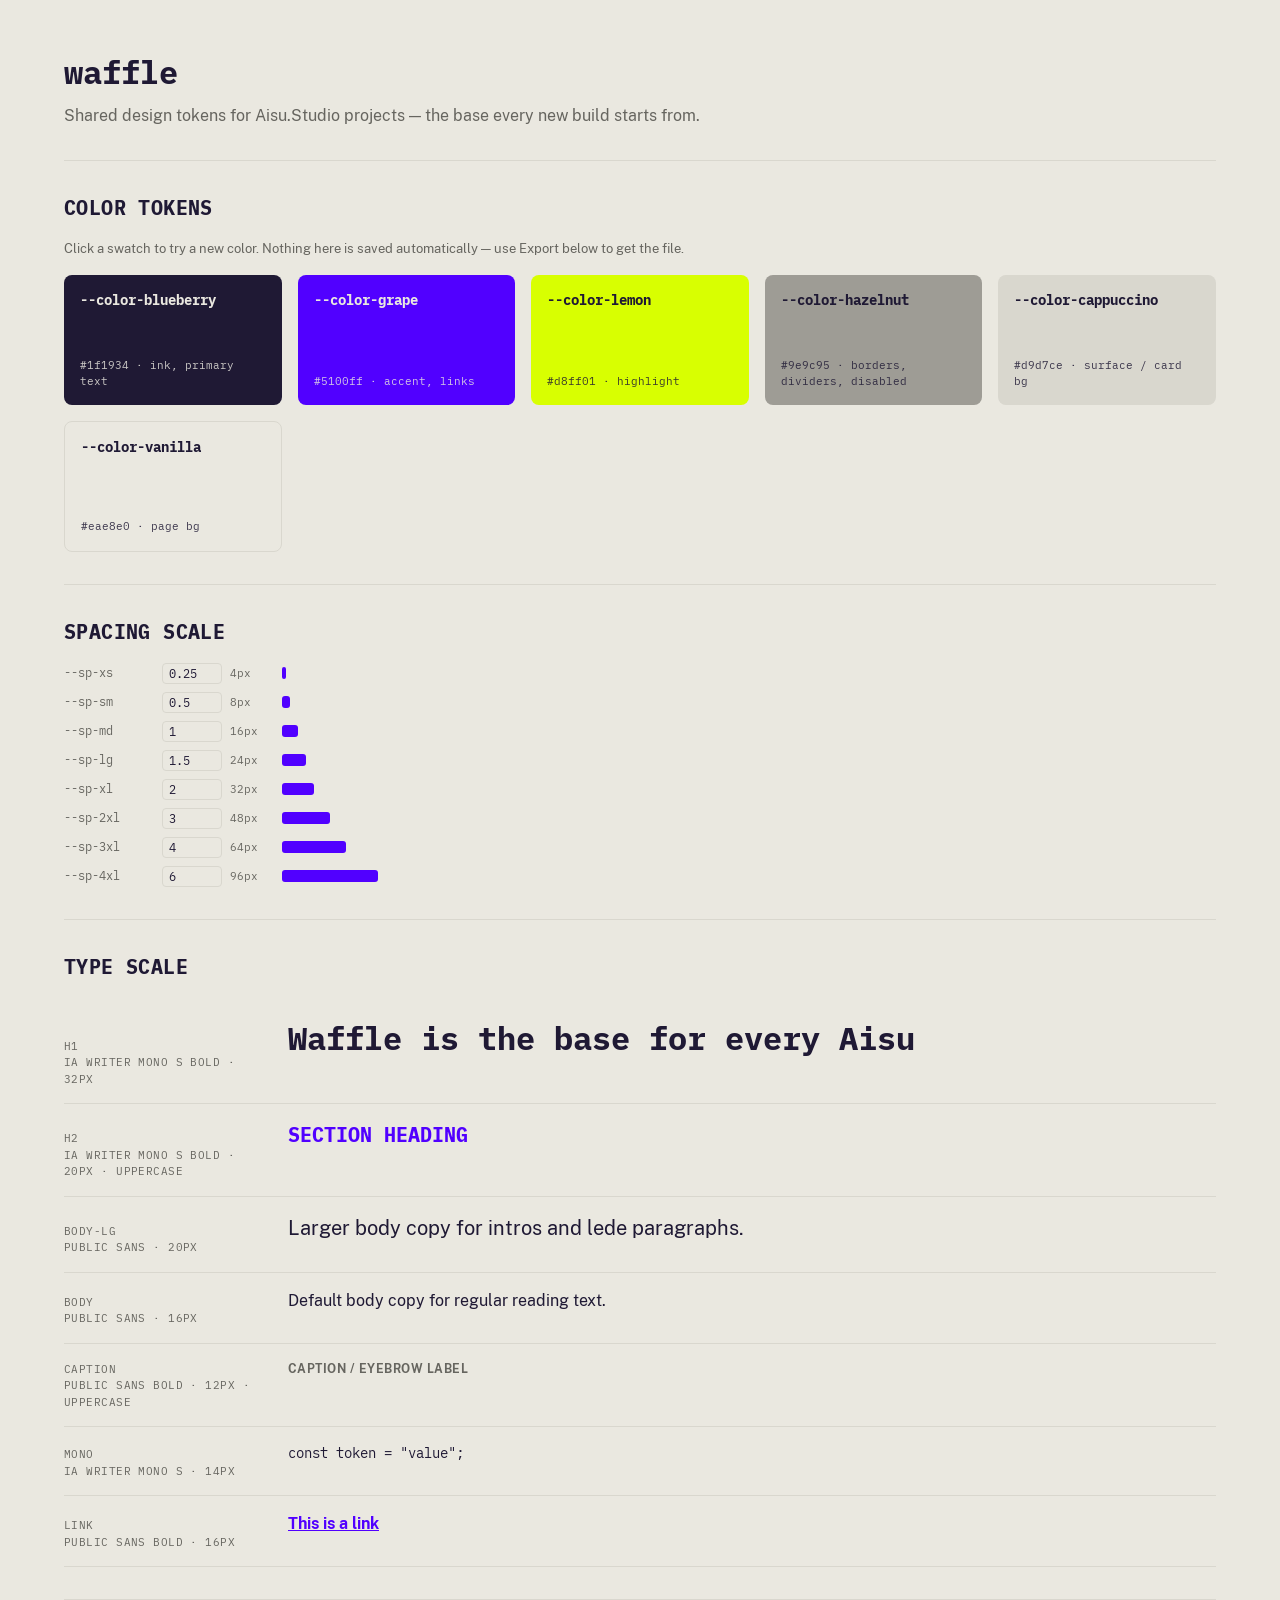
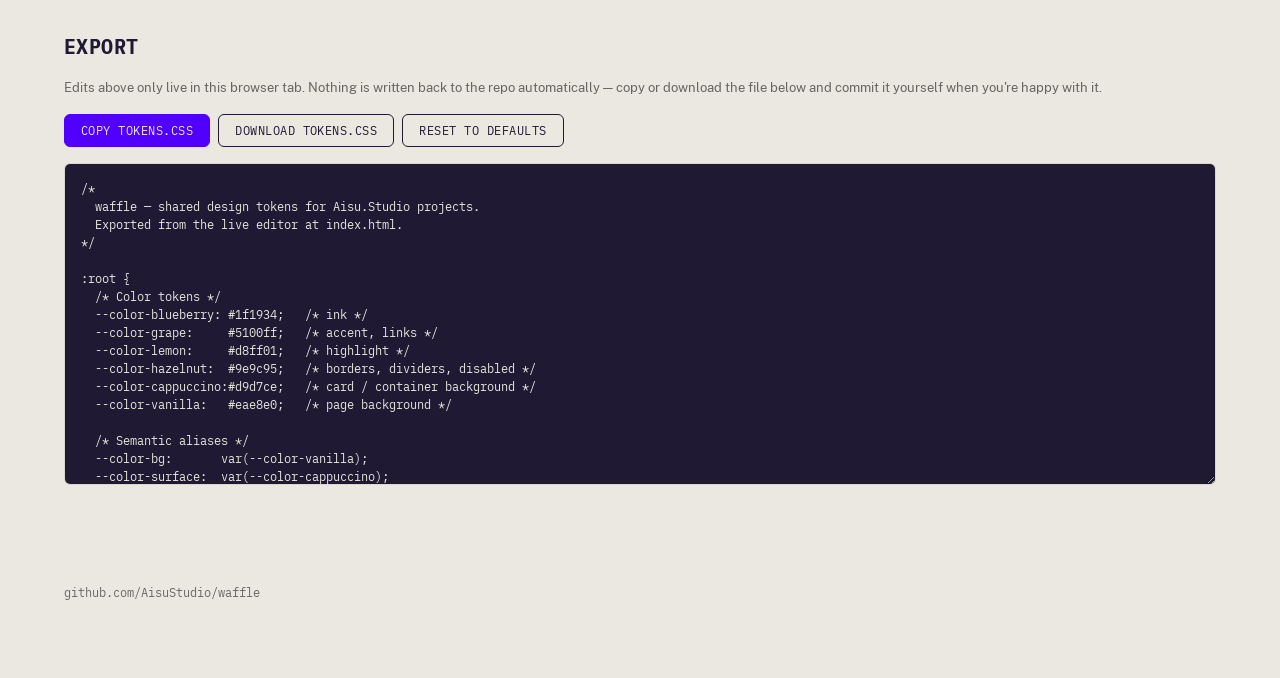
==== index.html @ 6a5d65ca "Fix on-accent contrast: only safe on highlight, not on accent/grape --color-on-accent (blueberry) is" ====
<!doctype html>
<html lang="en">
<head>
<meta charset="utf-8">
<title>waffle — Aisu.Studio design tokens</title>
<meta name="viewport" content="width=device-width, initial-scale=1">
<link rel="stylesheet" href="tokens.css">
<style>
  *, *::before, *::after { box-sizing: border-box; }
  html, body { margin: 0; padding: 0; }
  body {
    background: var(--color-bg);
    color: var(--color-text);
    font-family: var(--font-sans);
    font-size: 16px;
    line-height: 1.5;
    -webkit-font-smoothing: antialiased;
  }
  .container { max-width: var(--container-max); margin: 0 auto; padding: 0 var(--gutter); }

  header { padding: var(--sp-2xl) 0 var(--sp-xl); }
  header p { color: var(--color-muted); margin: var(--sp-sm) 0 0; }
  h1 {
    font-family: var(--font-mono);
    font-weight: 700;
    font-size: 32px;
    margin: 0;
  }
  h2 {
    font-family: var(--font-mono);
    font-weight: 700;
    font-size: 20px;
    text-transform: uppercase;
    letter-spacing: .02em;
    margin: 0 0 var(--sp-md);
  }
  section { padding: var(--sp-xl) 0; border-top: 1px solid var(--color-cappuccino); }

  /* Color swatches */
  .swatches { display: grid; grid-template-columns: repeat(auto-fit, minmax(180px, 1fr)); gap: var(--sp-md); }
  .swatch {
    position: relative;
    aspect-ratio: 5/3;
    border-radius: 8px;
    padding: var(--sp-md);
    display: flex; flex-direction: column; justify-content: space-between;
    font-family: var(--font-mono);
    font-size: 11px;
    line-height: 1.4;
  }
  .swatch .nm { font-weight: 700; font-size: 14px; }
  .swatch .hex { opacity: .85; }
  .swatch input[type="color"] {
    position: absolute; inset: 0; width: 100%; height: 100%;
    opacity: 0; border: 0; padding: 0; margin: 0; cursor: pointer;
  }

  /* Spacing scale */
  .sp-rows { display: flex; flex-direction: column; gap: var(--sp-sm); }
  .sp-row { display: grid; grid-template-columns: 90px 60px 44px 1fr; align-items: center; gap: var(--sp-sm); }
  .sp-row .tag { font-family: var(--font-mono); font-size: 12px; color: var(--color-muted); }
  .sp-row .px { font-family: var(--font-mono); font-size: 11px; color: var(--color-muted); }
  .sp-row .bar { background: var(--color-grape); height: 12px; border-radius: 3px; }
  .sp-input {
    font-family: var(--font-mono); font-size: 12px;
    width: 60px; padding: 2px 6px;
    border: 1px solid var(--color-cappuccino); border-radius: 4px;
    background: var(--color-vanilla); color: var(--color-text);
  }

  /* Editor toolbar + export */
  .toolbar { display: flex; gap: var(--sp-sm); flex-wrap: wrap; margin-top: var(--sp-md); }
  button.btn {
    font-family: var(--font-mono); font-size: 12px; text-transform: uppercase; letter-spacing: .04em;
    padding: var(--sp-sm) var(--sp-md);
    border: 1px solid var(--color-blueberry); border-radius: 6px;
    background: var(--color-vanilla); color: var(--color-text);
    cursor: pointer;
  }
  button.btn:hover { background: var(--color-lemon); }
  button.btn.primary { background: var(--color-grape); color: var(--color-vanilla); border-color: var(--color-grape); }
  button.btn.primary:hover { opacity: .85; }
  #export-output {
    width: 100%; margin-top: var(--sp-md);
    font-family: var(--font-mono); font-size: 12px; line-height: 1.5;
    padding: var(--sp-md); border-radius: 6px;
    border: 1px solid var(--color-cappuccino);
    background: var(--color-blueberry); color: var(--color-vanilla);
  }
  #copy-status { font-family: var(--font-mono); font-size: 12px; color: var(--color-muted); margin-left: var(--sp-sm); }

  /* Type scale */
  .type-row {
    display: grid;
    grid-template-columns: 200px 1fr;
    gap: var(--sp-lg);
    align-items: baseline;
    padding: var(--sp-md) 0;
    border-bottom: 1px solid var(--color-cappuccino);
  }
  .type-row .tag {
    font-family: var(--font-mono);
    font-size: 11px;
    color: var(--color-muted);
    text-transform: uppercase;
    letter-spacing: .04em;
  }
  .type-row p, .type-row h3 { margin: 0; }
  .t-h1 { font-family: var(--font-mono); font-weight: 700; font-size: 32px; }
  .t-h2 { font-family: var(--font-mono); font-weight: 700; font-size: 20px; color: var(--color-grape); text-transform: uppercase; }
  .t-body-lg { font-family: var(--font-sans); font-size: 20px; }
  .t-body { font-family: var(--font-sans); font-size: 16px; }
  .t-caption { font-family: var(--font-sans); font-weight: 700; font-size: 12px; color: var(--color-muted); text-transform: uppercase; letter-spacing: .04em; }
  .t-mono { font-family: var(--font-mono); font-size: 14px; }
  .t-link { font-family: var(--font-sans); font-weight: 700; font-size: 16px; color: var(--color-grape); text-decoration: underline; }
  .t-link:hover { color: var(--color-blueberry); }

  footer { padding: var(--sp-2xl) 0 var(--sp-3xl); color: var(--color-muted); font-family: var(--font-mono); font-size: 12px; }
</style>
</head>
<body>

<div class="container">
  <header>
    <h1>waffle</h1>
    <p>Shared design tokens for Aisu.Studio projects — the base every new build starts from.</p>
  </header>

  <section>
    <h2>Color tokens</h2>
    <p class="t-body" style="color:var(--color-muted); font-size:13px; margin:0 0 var(--sp-md);">Click a swatch to try a new color. Nothing here is saved automatically — use Export below to get the file.</p>
    <div class="swatches">
      <div class="swatch" style="background:var(--color-blueberry); color:var(--color-vanilla);">
        <input type="color" data-token="--color-blueberry" data-hex="hex-blueberry" value="#1f1934" aria-label="Edit --color-blueberry">
        <span class="nm">--color-blueberry</span>
        <span class="hex" id="hex-blueberry">#1f1934 · ink, primary text</span>
      </div>
      <div class="swatch" style="background:var(--color-grape); color:var(--color-vanilla);">
        <input type="color" data-token="--color-grape" data-hex="hex-grape" value="#5100ff" aria-label="Edit --color-grape">
        <span class="nm">--color-grape</span>
        <span class="hex" id="hex-grape">#5100ff · accent, links</span>
      </div>
      <div class="swatch" style="background:var(--color-lemon); color:var(--color-blueberry);">
        <input type="color" data-token="--color-lemon" data-hex="hex-lemon" value="#d8ff01" aria-label="Edit --color-lemon">
        <span class="nm">--color-lemon</span>
        <span class="hex" id="hex-lemon">#d8ff01 · highlight</span>
      </div>
      <div class="swatch" style="background:var(--color-hazelnut); color:var(--color-blueberry);">
        <input type="color" data-token="--color-hazelnut" data-hex="hex-hazelnut" value="#9e9c95" aria-label="Edit --color-hazelnut">
        <span class="nm">--color-hazelnut</span>
        <span class="hex" id="hex-hazelnut">#9e9c95 · borders, dividers, disabled</span>
      </div>
      <div class="swatch" style="background:var(--color-cappuccino); color:var(--color-blueberry);">
        <input type="color" data-token="--color-cappuccino" data-hex="hex-cappuccino" value="#d9d7ce" aria-label="Edit --color-cappuccino">
        <span class="nm">--color-cappuccino</span>
        <span class="hex" id="hex-cappuccino">#d9d7ce · surface / card bg</span>
      </div>
      <div class="swatch" style="background:var(--color-vanilla); color:var(--color-blueberry); border:1px solid var(--color-cappuccino);">
        <input type="color" data-token="--color-vanilla" data-hex="hex-vanilla" value="#eae8e0" aria-label="Edit --color-vanilla">
        <span class="nm">--color-vanilla</span>
        <span class="hex" id="hex-vanilla">#eae8e0 · page bg</span>
      </div>
    </div>
  </section>

  <section>
    <h2>Spacing scale</h2>
    <div class="sp-rows">
      <div class="sp-row"><span class="tag">--sp-xs</span><input type="number" class="sp-input" data-token="--sp-xs" data-px="px-xs" value="0.25" step="0.05" min="0"><span class="px" id="px-xs">4px</span><div class="bar" style="width:var(--sp-xs)"></div></div>
      <div class="sp-row"><span class="tag">--sp-sm</span><input type="number" class="sp-input" data-token="--sp-sm" data-px="px-sm" value="0.5" step="0.05" min="0"><span class="px" id="px-sm">8px</span><div class="bar" style="width:var(--sp-sm)"></div></div>
      <div class="sp-row"><span class="tag">--sp-md</span><input type="number" class="sp-input" data-token="--sp-md" data-px="px-md" value="1" step="0.05" min="0"><span class="px" id="px-md">16px</span><div class="bar" style="width:var(--sp-md)"></div></div>
      <div class="sp-row"><span class="tag">--sp-lg</span><input type="number" class="sp-input" data-token="--sp-lg" data-px="px-lg" value="1.5" step="0.05" min="0"><span class="px" id="px-lg">24px</span><div class="bar" style="width:var(--sp-lg)"></div></div>
      <div class="sp-row"><span class="tag">--sp-xl</span><input type="number" class="sp-input" data-token="--sp-xl" data-px="px-xl" value="2" step="0.05" min="0"><span class="px" id="px-xl">32px</span><div class="bar" style="width:var(--sp-xl)"></div></div>
      <div class="sp-row"><span class="tag">--sp-2xl</span><input type="number" class="sp-input" data-token="--sp-2xl" data-px="px-2xl" value="3" step="0.05" min="0"><span class="px" id="px-2xl">48px</span><div class="bar" style="width:var(--sp-2xl)"></div></div>
      <div class="sp-row"><span class="tag">--sp-3xl</span><input type="number" class="sp-input" data-token="--sp-3xl" data-px="px-3xl" value="4" step="0.05" min="0"><span class="px" id="px-3xl">64px</span><div class="bar" style="width:var(--sp-3xl)"></div></div>
      <div class="sp-row"><span class="tag">--sp-4xl</span><input type="number" class="sp-input" data-token="--sp-4xl" data-px="px-4xl" value="6" step="0.05" min="0"><span class="px" id="px-4xl">96px</span><div class="bar" style="width:var(--sp-4xl)"></div></div>
    </div>
  </section>

  <section>
    <h2>Type scale</h2>
    <div class="type-row">
      <span class="tag">h1<br>iA Writer Mono S Bold · 32px</span>
      <h3 class="t-h1">Waffle is the base for every Aisu</h3>
    </div>
    <div class="type-row">
      <span class="tag">h2<br>iA Writer Mono S Bold · 20px · uppercase</span>
      <h3 class="t-h2">Section heading</h3>
    </div>
    <div class="type-row">
      <span class="tag">body-lg<br>Public Sans · 20px</span>
      <p class="t-body-lg">Larger body copy for intros and lede paragraphs.</p>
    </div>
    <div class="type-row">
      <span class="tag">body<br>Public Sans · 16px</span>
      <p class="t-body">Default body copy for regular reading text.</p>
    </div>
    <div class="type-row">
      <span class="tag">caption<br>Public Sans Bold · 12px · uppercase</span>
      <p class="t-caption">Caption / eyebrow label</p>
    </div>
    <div class="type-row">
      <span class="tag">mono<br>iA Writer Mono S · 14px</span>
      <p class="t-mono">const token = "value";</p>
    </div>
    <div class="type-row">
      <span class="tag">link<br>Public Sans Bold · 16px</span>
      <a class="t-link" href="#">This is a link</a>
    </div>
  </section>

  <section id="export">
    <h2>Export</h2>
    <p class="t-body" style="color:var(--color-muted); font-size:13px; margin:0;">
      Edits above only live in this browser tab. Nothing is written back to the repo automatically — copy or download the file below and commit it yourself when you're happy with it.
    </p>
    <div class="toolbar">
      <button class="btn primary" id="btn-copy" type="button">Copy tokens.css</button>
      <button class="btn" id="btn-download" type="button">Download tokens.css</button>
      <button class="btn" id="btn-reset" type="button">Reset to defaults</button>
      <span id="copy-status"></span>
    </div>
    <textarea id="export-output" rows="16" readonly></textarea>
  </section>

  <footer>
    <p>github.com/AisuStudio/waffle</p>
  </footer>
</div>

<script>
(function () {
  var DEFAULTS = {
    colors: {
      '--color-blueberry': '#1f1934',
      '--color-grape': '#5100ff',
      '--color-lemon': '#d8ff01',
      '--color-hazelnut': '#9e9c95',
      '--color-cappuccino': '#d9d7ce',
      '--color-vanilla': '#eae8e0'
    },
    spacing: {
      '--sp-xs': 0.25, '--sp-sm': 0.5, '--sp-md': 1, '--sp-lg': 1.5,
      '--sp-xl': 2, '--sp-2xl': 3, '--sp-3xl': 4, '--sp-4xl': 6
    }
  };
  var COLOR_DESCRIPTIONS = {
    '--color-blueberry': 'ink, primary text',
    '--color-grape': 'accent, links',
    '--color-lemon': 'highlight',
    '--color-hazelnut': 'borders, dividers, disabled',
    '--color-cappuccino': 'surface / card bg',
    '--color-vanilla': 'page bg'
  };
  var root = document.documentElement;

  function setColor(token, hex) {
    root.style.setProperty(token, hex);
    var input = document.querySelector('input[type="color"][data-token="' + token + '"]');
    var hexEl = input && document.getElementById(input.dataset.hex);
    if (hexEl) hexEl.textContent = hex + ' · ' + COLOR_DESCRIPTIONS[token];
    if (input) input.value = hex;
    updateExport();
  }

  function setSpacing(token, rem) {
    root.style.setProperty(token, rem + 'rem');
    var input = document.querySelector('input.sp-input[data-token="' + token + '"]');
    var pxEl = input && document.getElementById(input.dataset.px);
    if (pxEl) pxEl.textContent = Math.round(rem * 16) + 'px';
    if (input) input.value = rem;
    updateExport();
  }

  document.querySelectorAll('input[type="color"][data-token]').forEach(function (input) {
    input.addEventListener('input', function () { setColor(input.dataset.token, input.value); });
  });
  document.querySelectorAll('input.sp-input[data-token]').forEach(function (input) {
    input.addEventListener('input', function () {
      var v = parseFloat(input.value);
      if (!isNaN(v) && v >= 0) setSpacing(input.dataset.token, v);
    });
  });

  document.getElementById('btn-reset').addEventListener('click', function () {
    Object.keys(DEFAULTS.colors).forEach(function (t) { setColor(t, DEFAULTS.colors[t]); });
    Object.keys(DEFAULTS.spacing).forEach(function (t) { setSpacing(t, DEFAULTS.spacing[t]); });
  });

  function currentValue(token) {
    return getComputedStyle(root).getPropertyValue(token).trim();
  }

  function generateCss() {
    return [
      '/*',
      '  waffle — shared design tokens for Aisu.Studio projects.',
      '  Exported from the live editor at index.html.',
      '*/',
      '',
      ':root {',
      '  /* Color tokens */',
      '  --color-blueberry: ' + currentValue('--color-blueberry') + ';   /* ink */',
      '  --color-grape:     ' + currentValue('--color-grape') + ';   /* accent, links */',
      '  --color-lemon:     ' + currentValue('--color-lemon') + ';   /* highlight */',
      '  --color-hazelnut:  ' + currentValue('--color-hazelnut') + ';   /* borders, dividers, disabled */',
      '  --color-cappuccino:' + currentValue('--color-cappuccino') + ';   /* card / container background */',
      '  --color-vanilla:   ' + currentValue('--color-vanilla') + ';   /* page background */',
      '',
      '  /* Semantic aliases */',
      '  --color-bg:       var(--color-vanilla);',
      '  --color-surface:  var(--color-cappuccino);',
      '  --color-text:     var(--color-blueberry);',
      '  /* WCAG: hazelnut on vanilla is only 2.6:1 — fixed value, not derived from the swatch above */',
      '  --color-muted:    #66655f;',
      '  --color-accent:   var(--color-grape);',
      '  --color-highlight:var(--color-lemon);',
      '  /* on-accent = text for on top of --color-highlight (14.6:1). NOT for',
      '     --color-accent/grape (only 2.24:1) — use --color-vanilla there instead. */',
      '  --color-on-accent:var(--color-blueberry);',
      '',
      '  /* Spacing scale */',
      '  --sp-xs:  ' + currentValue('--sp-xs') + ';',
      '  --sp-sm:  ' + currentValue('--sp-sm') + ';',
      '  --sp-md:  ' + currentValue('--sp-md') + ';',
      '  --sp-lg:  ' + currentValue('--sp-lg') + ';',
      '  --sp-xl:  ' + currentValue('--sp-xl') + ';',
      '  --sp-2xl: ' + currentValue('--sp-2xl') + ';',
      '  --sp-3xl: ' + currentValue('--sp-3xl') + ';',
      '  --sp-4xl: ' + currentValue('--sp-4xl') + ';',
      '',
      '  /* Layout */',
      '  --container-max: 1200px;',
      '  --gutter: 24px;',
      '',
      '  /* Type */',
      '  --font-sans: "Public Sans", system-ui, sans-serif;',
      '  --font-mono: "iA Writer Mono S", ui-monospace, "SF Mono", Menlo, monospace;',
      '}',
      '',
      '/* @font-face rules unchanged — copy them from the original tokens.css */'
    ].join('\n');
  }

  function updateExport() {
    document.getElementById('export-output').value = generateCss();
  }

  document.getElementById('btn-copy').addEventListener('click', function () {
    var status = document.getElementById('copy-status');
    navigator.clipboard.writeText(document.getElementById('export-output').value).then(function () {
      status.textContent = 'copied!';
      setTimeout(function () { status.textContent = ''; }, 2000);
    });
  });

  document.getElementById('btn-download').addEventListener('click', function () {
    var blob = new Blob([document.getElementById('export-output').value], { type: 'text/css' });
    var url = URL.createObjectURL(blob);
    var a = document.createElement('a');
    a.href = url; a.download = 'tokens.css';
    document.body.appendChild(a); a.click(); document.body.removeChild(a);
    URL.revokeObjectURL(url);
  });

  updateExport();
})();
</script>

</body>
</html>
---- tokens.css ----
/*
  waffle — shared design tokens for Aisu.Studio projects.
  Source of truth extracted from FullerHome and the AisuKurimu site,
  where this palette already matched independently.
*/

@font-face {
  font-family: "Public Sans";
  src: url("fonts/PublicSans/PublicSans-Regular.woff2") format("woff2");
  font-weight: 400;
  font-style: normal;
  font-display: swap;
}
@font-face {
  font-family: "Public Sans";
  src: url("fonts/PublicSans/PublicSans-Medium.woff2") format("woff2");
  font-weight: 500;
  font-style: normal;
  font-display: swap;
}
@font-face {
  font-family: "Public Sans";
  src: url("fonts/PublicSans/PublicSans-Bold.woff2") format("woff2");
  font-weight: 700;
  font-style: normal;
  font-display: swap;
}
@font-face {
  font-family: "Public Sans";
  src: url("fonts/PublicSans/PublicSans-Italic.woff2") format("woff2");
  font-weight: 400;
  font-style: italic;
  font-display: swap;
}
@font-face {
  font-family: "iA Writer Mono S";
  src: url("fonts/iA-Writer-Mono/ia-writer-mono-latin-400-normal.woff2") format("woff2");
  font-weight: 400;
  font-style: normal;
  font-display: swap;
}
@font-face {
  font-family: "iA Writer Mono S";
  src: url("fonts/iA-Writer-Mono/ia-writer-mono-latin-700-normal.woff2") format("woff2");
  font-weight: 700;
  font-style: normal;
  font-display: swap;
}
@font-face {
  font-family: "iA Writer Mono S";
  src: url("fonts/iA-Writer-Mono/ia-writer-mono-latin-400-italic.woff2") format("woff2");
  font-weight: 400;
  font-style: italic;
  font-display: swap;
}

:root {
  /* Color tokens */
  --color-blueberry: #1f1934;   /* ink */
  --color-grape:     #5100ff;   /* accent, links */
  --color-lemon:     #d8ff01;   /* highlight */
  --color-hazelnut:  #9e9c95;   /* muted secondary text */
  --color-cappuccino:#d9d7ce;   /* card / container background */
  --color-vanilla:   #eae8e0;   /* page background */

  /* Semantic aliases */
  --color-bg:       var(--color-vanilla);
  --color-surface:  var(--color-cappuccino);
  --color-text:     var(--color-blueberry);
  /* WCAG: hazelnut (#9e9c95) on vanilla is only 2.6:1 — darkened to ≥4.5:1.
     Fix carried over from FullerHome's production globals.css. */
  --color-muted:    #66655f;
  --color-accent:   var(--color-grape);
  --color-highlight:var(--color-lemon);
  /* Text/icon color for on top of --color-highlight (lemon) surfaces —
     active tabs, selected badges, total rows. 14.6:1 contrast on lemon.
     Do NOT use this on --color-accent (grape): only 2.24:1 there, fails
     WCAG AA. Grape surfaces pair with --color-vanilla text instead (6.13:1),
     same as the primary-button pattern below. Naming/pairing observed in
     FullerHome and spiritsprint, where their "accent" token = waffle's
     --color-highlight, not --color-accent. */
  --color-on-accent:var(--color-blueberry);

  /* Spacing scale */
  --sp-xs:  0.25rem;
  --sp-sm:  0.5rem;
  --sp-md:  1rem;
  --sp-lg:  1.5rem;
  --sp-xl:  2rem;
  --sp-2xl: 3rem;
  --sp-3xl: 4rem;
  --sp-4xl: 6rem;

  /* Layout */
  --container-max: 1200px;
  --gutter: 24px;

  /* Type */
  --font-sans: "Public Sans", system-ui, sans-serif;
  --font-mono: "iA Writer Mono S", ui-monospace, "SF Mono", Menlo, monospace;
}
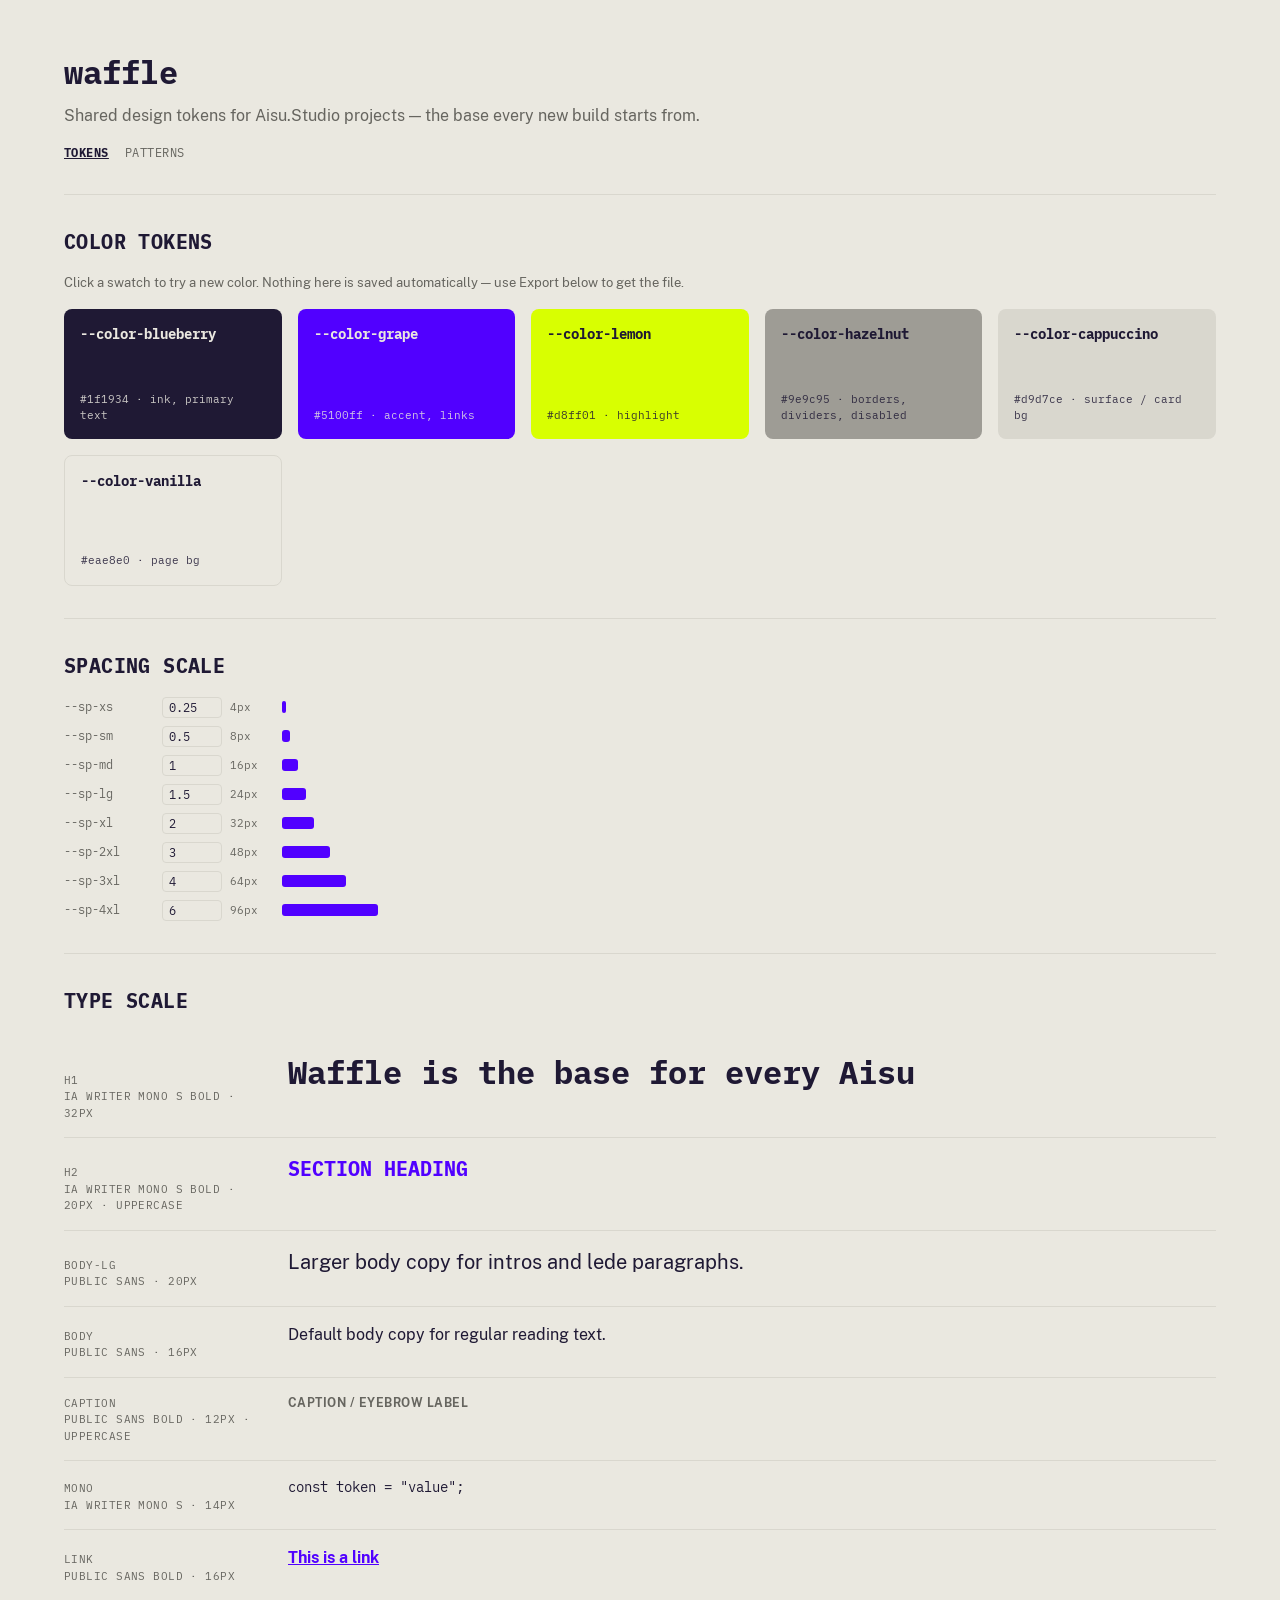
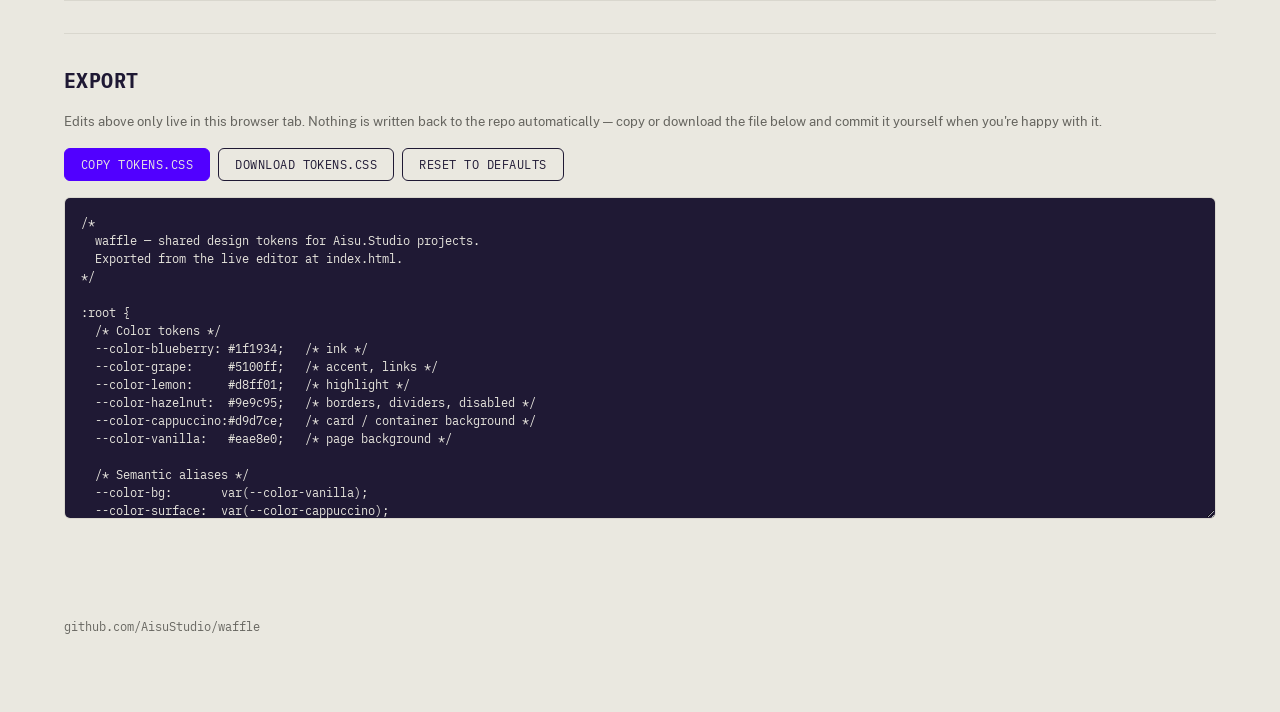
==== commit 143e439d: "Cross-link tokens and patterns pages patterns.html had no incoming link from index.html — it was onl" ====
--- a/index.html
+++ b/index.html
@@ -20,6 +20,9 @@
 
   header { padding: var(--sp-2xl) 0 var(--sp-xl); }
   header p { color: var(--color-muted); margin: var(--sp-sm) 0 0; }
+  .page-nav { display: flex; gap: var(--sp-md); margin-top: var(--sp-md); font-family: var(--font-mono); font-size: 12px; text-transform: uppercase; letter-spacing: .04em; }
+  .page-nav a { color: var(--color-muted); text-decoration: none; }
+  .page-nav a.current { color: var(--color-text); font-weight: 700; text-decoration: underline; }
   h1 {
     font-family: var(--font-mono);
     font-weight: 700;
@@ -124,6 +127,10 @@
   <header>
     <h1>waffle</h1>
     <p>Shared design tokens for Aisu.Studio projects — the base every new build starts from.</p>
+    <nav class="page-nav">
+      <a class="current" href="index.html">Tokens</a>
+      <a href="patterns.html">Patterns</a>
+    </nav>
   </header>
 
   <section>
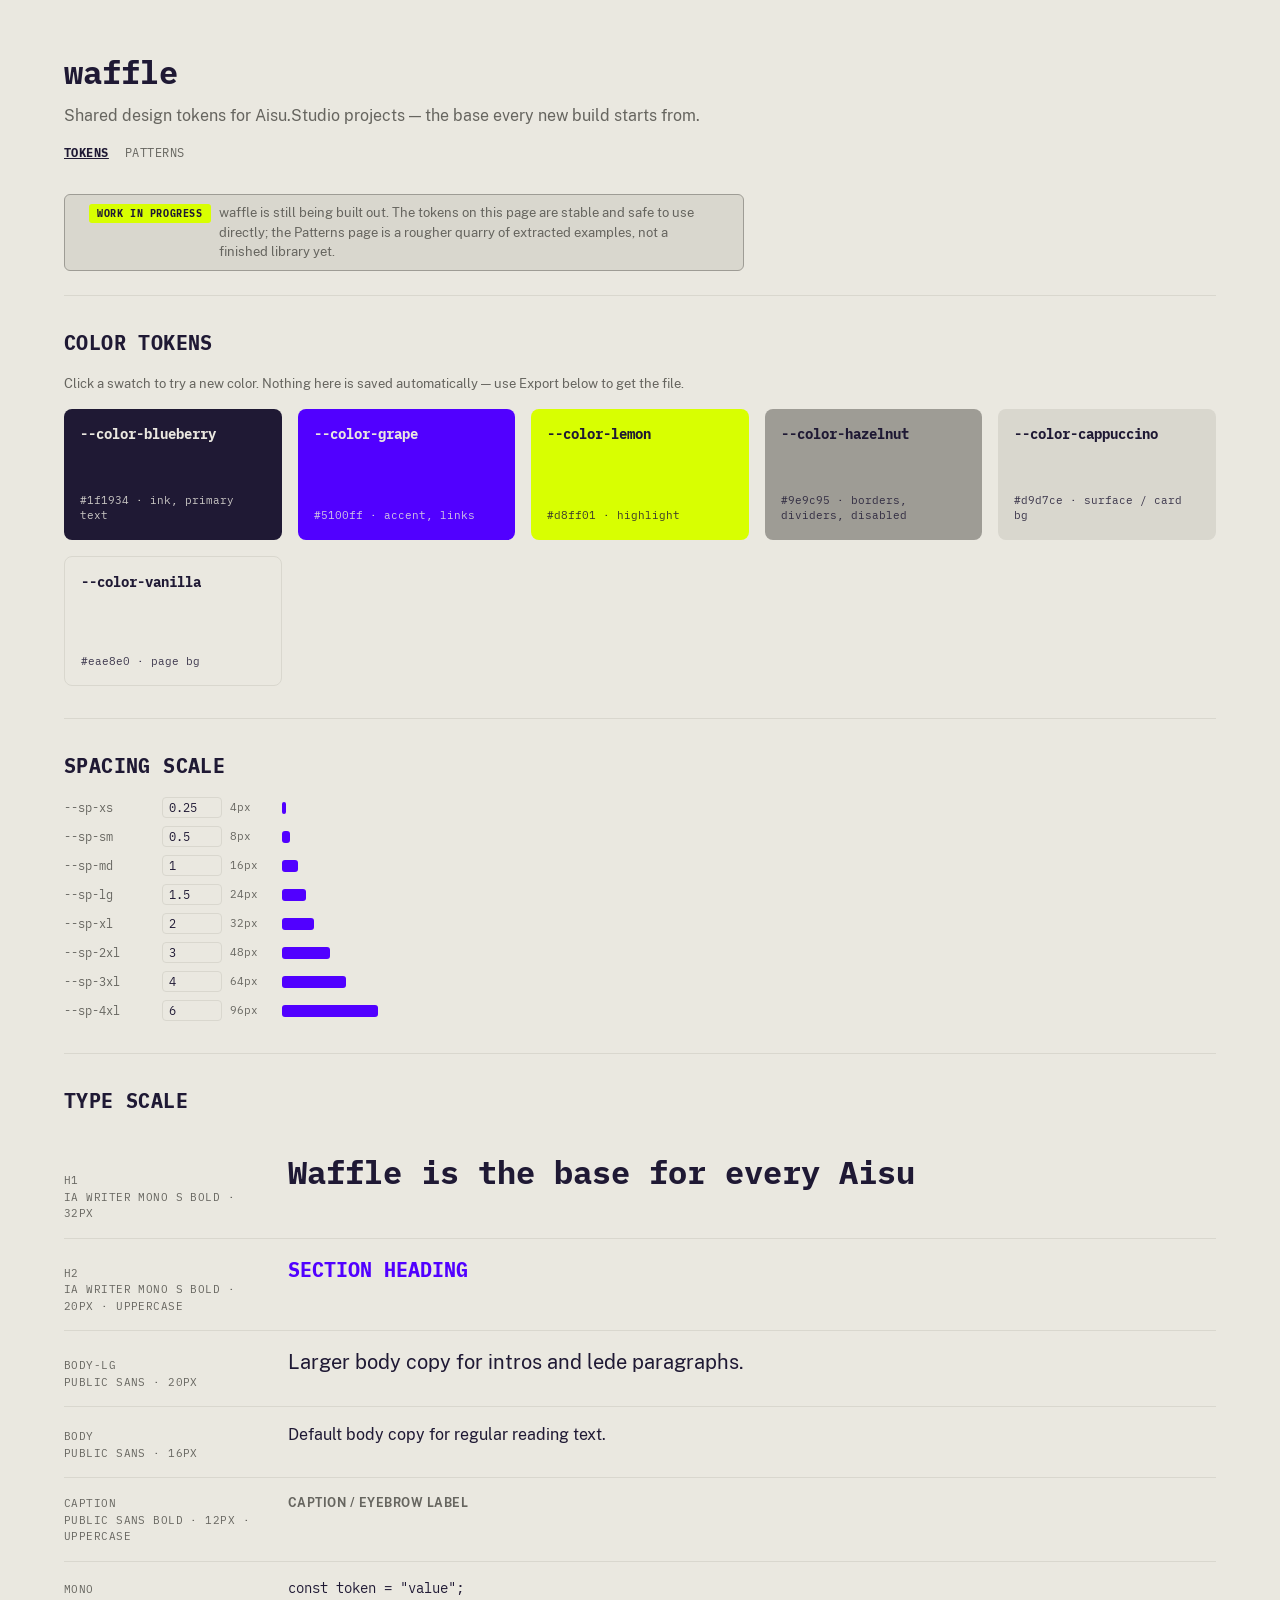
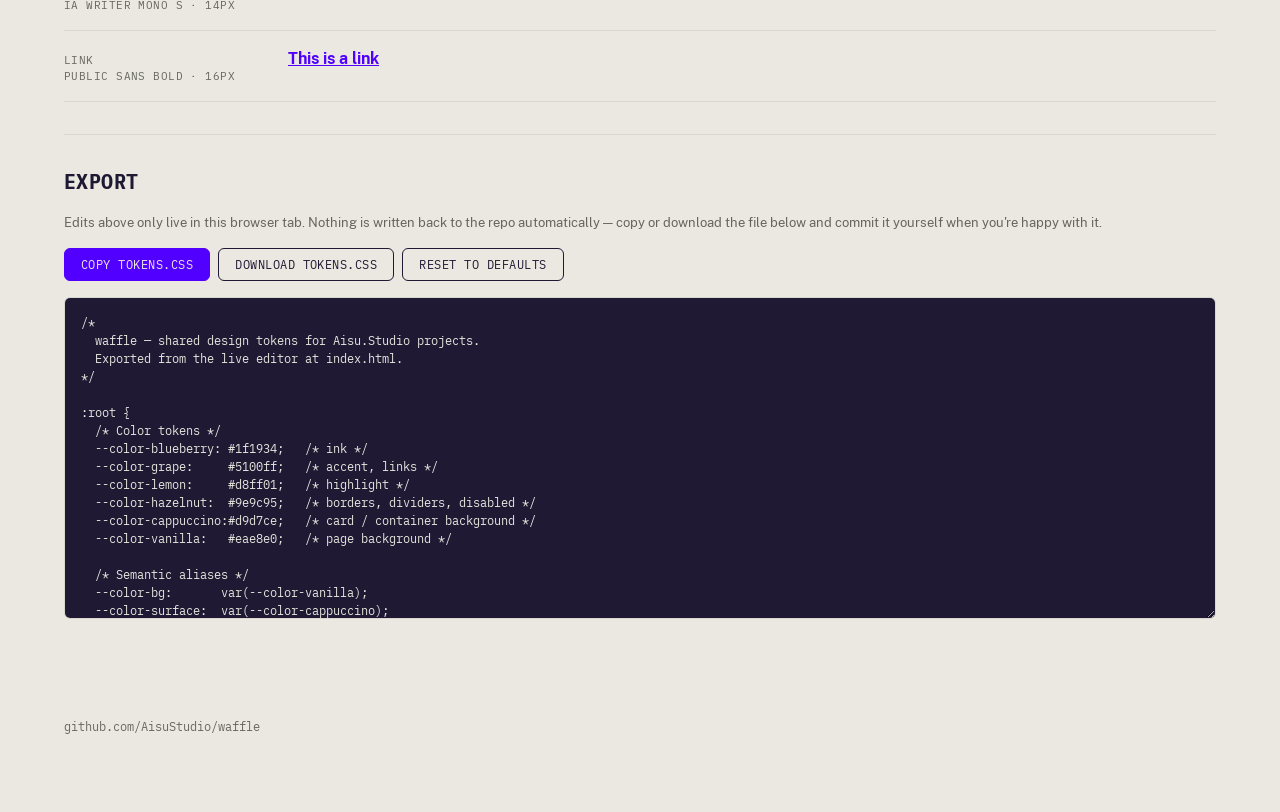
==== commit 48bbfcab: "Translate patterns.html to English, add a work-in-progress note Everything here was bilingual — head" ====
--- a/index.html
+++ b/index.html
@@ -119,6 +119,19 @@
   .t-link:hover { color: var(--color-blueberry); }
 
   footer { padding: var(--sp-2xl) 0 var(--sp-3xl); color: var(--color-muted); font-family: var(--font-mono); font-size: 12px; }
+
+  .wip-note {
+    display: flex; align-items: baseline; gap: var(--sp-sm);
+    border: 1px solid var(--color-hazelnut); border-radius: 6px;
+    background: var(--color-cappuccino); padding: var(--sp-sm) var(--sp-lg);
+    margin: 0 0 var(--sp-lg); max-width: 68ch;
+  }
+  .wip-note .tag {
+    flex-shrink: 0; font-family: var(--font-mono); font-size: 10px; font-weight: 700;
+    text-transform: uppercase; letter-spacing: .06em; color: var(--color-blueberry);
+    background: var(--color-lemon); padding: 2px 8px; border-radius: 3px;
+  }
+  .wip-note p { margin: 0; font-size: 13px; color: var(--color-muted); }
 </style>
 </head>
 <body>
@@ -132,6 +145,11 @@
       <a href="patterns.html">Patterns</a>
     </nav>
   </header>
+
+  <div class="wip-note">
+    <span class="tag">Work in progress</span>
+    <p>waffle is still being built out. The tokens on this page are stable and safe to use directly; the Patterns page is a rougher quarry of extracted examples, not a finished library yet.</p>
+  </div>
 
   <section>
     <h2>Color tokens</h2>
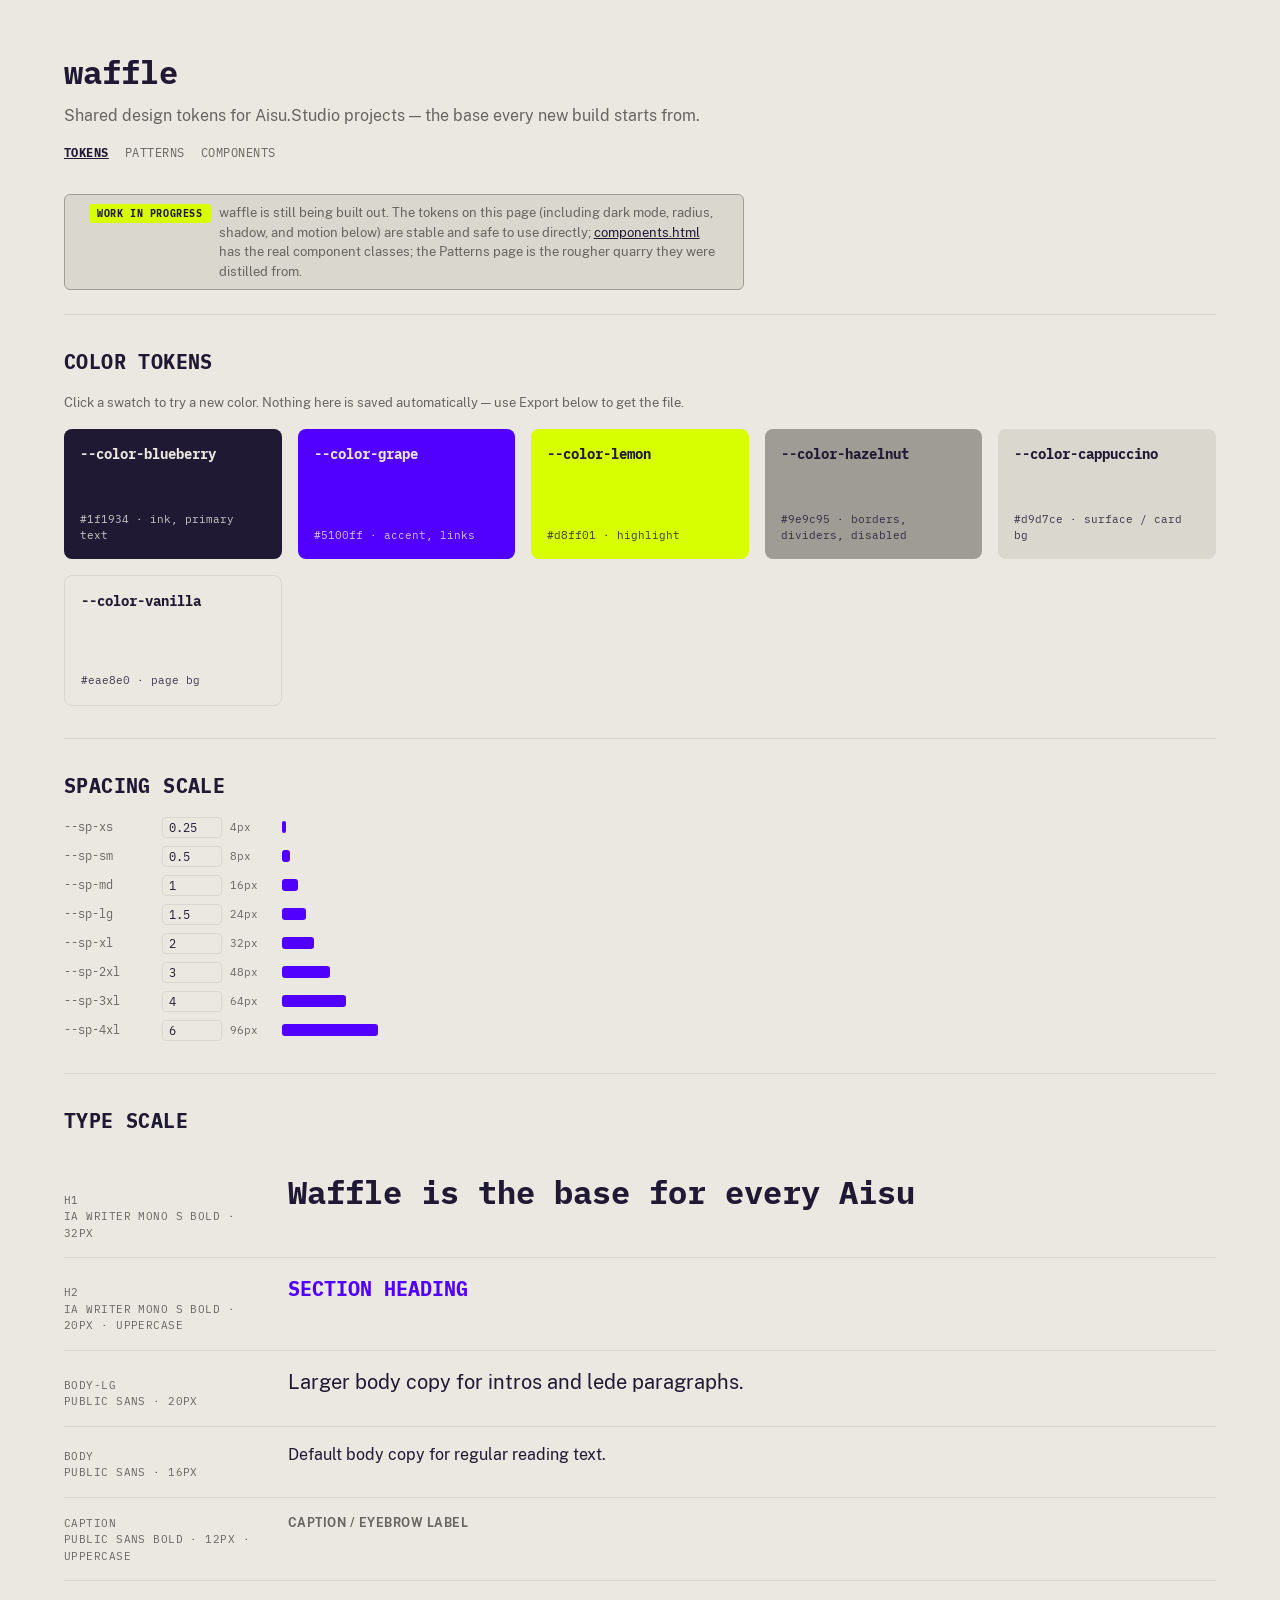
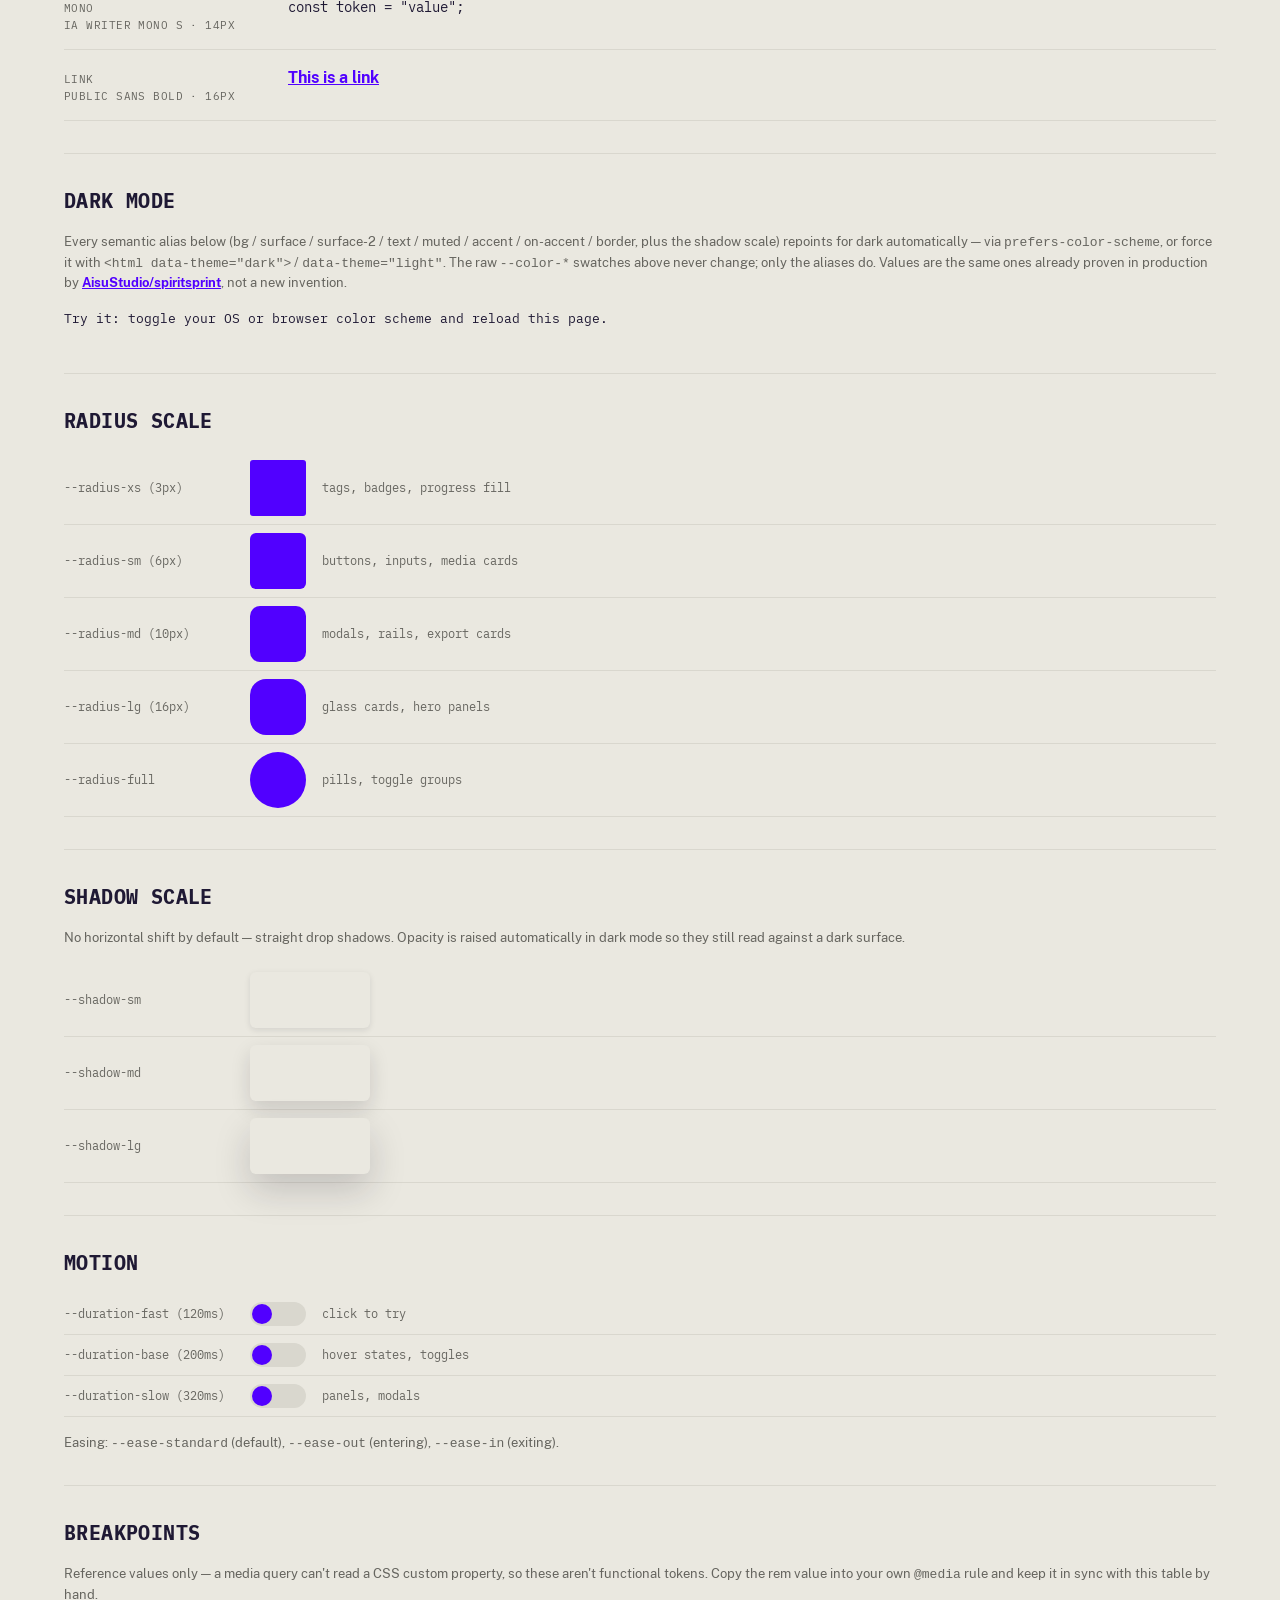
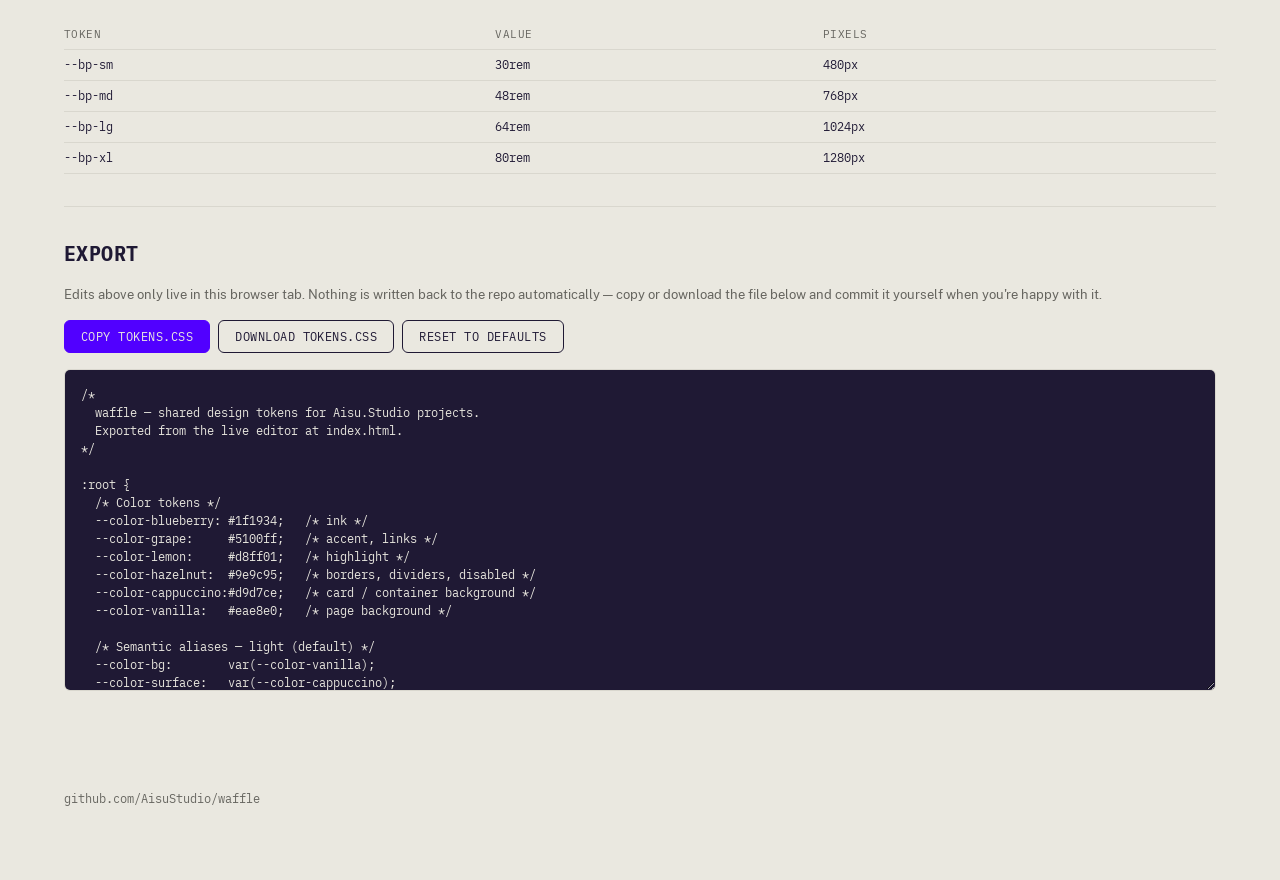
==== commit 5212a235: "Add radius/shadow/motion/breakpoint tokens, real dark mode, components.css - tokens.css: radius, sha" ====
--- a/index.html
+++ b/index.html
@@ -118,6 +118,23 @@
   .t-link { font-family: var(--font-sans); font-weight: 700; font-size: 16px; color: var(--color-grape); text-decoration: underline; }
   .t-link:hover { color: var(--color-blueberry); }
 
+  /* Radius / Shadow / Motion / Breakpoints reference */
+  .tok-row { display: flex; align-items: center; gap: var(--sp-md); padding: var(--sp-sm) 0; border-bottom: 1px solid var(--color-cappuccino); font-family: var(--font-mono); font-size: 12px; }
+  .tok-row .tag { width: 170px; color: var(--color-muted); flex-shrink: 0; }
+  .tok-box { width: 56px; height: 56px; background: var(--color-grape); flex-shrink: 0; }
+  .tok-shadow-box { width: 120px; height: 56px; background: var(--color-vanilla); border-radius: 6px; flex-shrink: 0; }
+  .tok-motion-box {
+    width: 56px; height: 24px; border-radius: 999px;
+    background: var(--color-cappuccino); position: relative; cursor: pointer; flex-shrink: 0;
+  }
+  .tok-motion-box .knob {
+    position: absolute; top: 2px; left: 2px; width: 20px; height: 20px; border-radius: 50%;
+    background: var(--color-grape);
+  }
+  .bp-table { width: 100%; border-collapse: collapse; font-family: var(--font-mono); font-size: 12px; }
+  .bp-table th { text-align: left; color: var(--color-muted); font-weight: 400; text-transform: uppercase; letter-spacing: .04em; font-size: 11px; padding: 6px 0; border-bottom: 1px solid var(--color-cappuccino); }
+  .bp-table td { padding: 6px 0; border-bottom: 1px solid var(--color-cappuccino); }
+
   footer { padding: var(--sp-2xl) 0 var(--sp-3xl); color: var(--color-muted); font-family: var(--font-mono); font-size: 12px; }
 
   .wip-note {
@@ -143,12 +160,13 @@
     <nav class="page-nav">
       <a class="current" href="index.html">Tokens</a>
       <a href="patterns.html">Patterns</a>
+      <a href="components.html">Components</a>
     </nav>
   </header>
 
   <div class="wip-note">
     <span class="tag">Work in progress</span>
-    <p>waffle is still being built out. The tokens on this page are stable and safe to use directly; the Patterns page is a rougher quarry of extracted examples, not a finished library yet.</p>
+    <p>waffle is still being built out. The tokens on this page (including dark mode, radius, shadow, and motion below) are stable and safe to use directly; <a href="components.html" style="color:var(--color-blueberry);">components.html</a> has the real component classes; the Patterns page is the rougher quarry they were distilled from.</p>
   </div>
 
   <section>
@@ -234,6 +252,57 @@
     </div>
   </section>
 
+  <section id="dark-mode">
+    <h2>Dark mode</h2>
+    <p class="t-body" style="color:var(--color-muted); font-size:13px; margin:0 0 var(--sp-md);">
+      Every semantic alias below (bg / surface / surface-2 / text / muted / accent / on-accent / border,
+      plus the shadow scale) repoints for dark automatically — via <code>prefers-color-scheme</code>, or force
+      it with <code>&lt;html data-theme="dark"&gt;</code> / <code>data-theme="light"</code>. The raw
+      <code>--color-*</code> swatches above never change; only the aliases do. Values are the same ones already
+      proven in production by <a class="t-link" href="https://github.com/AisuStudio/spiritsprint" style="font-size:inherit;">AisuStudio/spiritsprint</a>, not a new invention.
+    </p>
+    <p class="t-mono" style="font-size:13px;">Try it: toggle your OS or browser color scheme and reload this page.</p>
+  </section>
+
+  <section>
+    <h2>Radius scale</h2>
+    <div class="tok-row"><span class="tag">--radius-xs (3px)</span><div class="tok-box" style="border-radius:var(--radius-xs)"></div><span style="color:var(--color-muted)">tags, badges, progress fill</span></div>
+    <div class="tok-row"><span class="tag">--radius-sm (6px)</span><div class="tok-box" style="border-radius:var(--radius-sm)"></div><span style="color:var(--color-muted)">buttons, inputs, media cards</span></div>
+    <div class="tok-row"><span class="tag">--radius-md (10px)</span><div class="tok-box" style="border-radius:var(--radius-md)"></div><span style="color:var(--color-muted)">modals, rails, export cards</span></div>
+    <div class="tok-row"><span class="tag">--radius-lg (16px)</span><div class="tok-box" style="border-radius:var(--radius-lg)"></div><span style="color:var(--color-muted)">glass cards, hero panels</span></div>
+    <div class="tok-row"><span class="tag">--radius-full</span><div class="tok-box" style="border-radius:var(--radius-full)"></div><span style="color:var(--color-muted)">pills, toggle groups</span></div>
+  </section>
+
+  <section>
+    <h2>Shadow scale</h2>
+    <p class="t-body" style="color:var(--color-muted); font-size:13px; margin:0 0 var(--sp-md);">No horizontal shift by default — straight drop shadows. Opacity is raised automatically in dark mode so they still read against a dark surface.</p>
+    <div class="tok-row"><span class="tag">--shadow-sm</span><div class="tok-shadow-box" style="box-shadow:var(--shadow-sm)"></div></div>
+    <div class="tok-row"><span class="tag">--shadow-md</span><div class="tok-shadow-box" style="box-shadow:var(--shadow-md)"></div></div>
+    <div class="tok-row"><span class="tag">--shadow-lg</span><div class="tok-shadow-box" style="box-shadow:var(--shadow-lg)"></div></div>
+  </section>
+
+  <section>
+    <h2>Motion</h2>
+    <div class="tok-row"><span class="tag">--duration-fast (120ms)</span><div class="tok-motion-box" data-duration="fast"><div class="knob"></div></div><span style="color:var(--color-muted)">click to try</span></div>
+    <div class="tok-row"><span class="tag">--duration-base (200ms)</span><div class="tok-motion-box" data-duration="base"><div class="knob"></div></div><span style="color:var(--color-muted)">hover states, toggles</span></div>
+    <div class="tok-row"><span class="tag">--duration-slow (320ms)</span><div class="tok-motion-box" data-duration="slow"><div class="knob"></div></div><span style="color:var(--color-muted)">panels, modals</span></div>
+    <p class="t-body" style="color:var(--color-muted); font-size:13px; margin:var(--sp-md) 0 0;">Easing: <code>--ease-standard</code> (default), <code>--ease-out</code> (entering), <code>--ease-in</code> (exiting).</p>
+  </section>
+
+  <section>
+    <h2>Breakpoints</h2>
+    <p class="t-body" style="color:var(--color-muted); font-size:13px; margin:0 0 var(--sp-md);">Reference values only — a media query can't read a CSS custom property, so these aren't functional tokens. Copy the rem value into your own <code>@media</code> rule and keep it in sync with this table by hand.</p>
+    <table class="bp-table">
+      <thead><tr><th>Token</th><th>Value</th><th>Pixels</th></tr></thead>
+      <tbody>
+        <tr><td>--bp-sm</td><td>30rem</td><td>480px</td></tr>
+        <tr><td>--bp-md</td><td>48rem</td><td>768px</td></tr>
+        <tr><td>--bp-lg</td><td>64rem</td><td>1024px</td></tr>
+        <tr><td>--bp-xl</td><td>80rem</td><td>1280px</td></tr>
+      </tbody>
+    </table>
+  </section>
+
   <section id="export">
     <h2>Export</h2>
     <p class="t-body" style="color:var(--color-muted); font-size:13px; margin:0;">
@@ -332,17 +401,19 @@
       '  --color-cappuccino:' + currentValue('--color-cappuccino') + ';   /* card / container background */',
       '  --color-vanilla:   ' + currentValue('--color-vanilla') + ';   /* page background */',
       '',
-      '  /* Semantic aliases */',
-      '  --color-bg:       var(--color-vanilla);',
-      '  --color-surface:  var(--color-cappuccino);',
-      '  --color-text:     var(--color-blueberry);',
+      '  /* Semantic aliases — light (default) */',
+      '  --color-bg:        var(--color-vanilla);',
+      '  --color-surface:   var(--color-cappuccino);',
+      '  --color-surface-2: #f2f1eb;',
+      '  --color-text:      var(--color-blueberry);',
       '  /* WCAG: hazelnut on vanilla is only 2.6:1 — fixed value, not derived from the swatch above */',
-      '  --color-muted:    #66655f;',
-      '  --color-accent:   var(--color-grape);',
-      '  --color-highlight:var(--color-lemon);',
+      '  --color-muted:     #66655f;',
+      '  --color-accent:    var(--color-grape);',
+      '  --color-highlight: var(--color-lemon);',
       '  /* on-accent = text for on top of --color-highlight (14.6:1). NOT for',
       '     --color-accent/grape (only 2.24:1) — use --color-vanilla there instead. */',
-      '  --color-on-accent:var(--color-blueberry);',
+      '  --color-on-accent: var(--color-blueberry);',
+      '  --color-border:    rgba(31,25,52,.14);',
       '',
       '  /* Spacing scale */',
       '  --sp-xs:  ' + currentValue('--sp-xs') + ';',
@@ -354,13 +425,88 @@
       '  --sp-3xl: ' + currentValue('--sp-3xl') + ';',
       '  --sp-4xl: ' + currentValue('--sp-4xl') + ';',
       '',
+      '  /* Radius scale */',
+      '  --radius-xs:   3px;',
+      '  --radius-sm:   6px;',
+      '  --radius-md:   10px;',
+      '  --radius-lg:   16px;',
+      '  --radius-full: 999px;',
+      '',
+      '  /* Shadow scale — no horizontal shift by default */',
+      '  --shadow-sm: 0 2px 6px rgba(20,16,31,.10);',
+      '  --shadow-md: 0 8px 20px rgba(20,16,31,.14);',
+      '  --shadow-lg: 0 16px 36px rgba(20,16,31,.18);',
+      '',
+      '  /* Motion */',
+      '  --duration-fast: 120ms;',
+      '  --duration-base: 200ms;',
+      '  --duration-slow: 320ms;',
+      '  --ease-standard: cubic-bezier(.4, 0, .2, 1);',
+      '  --ease-out:      cubic-bezier(0, 0, .2, 1);',
+      '  --ease-in:       cubic-bezier(.4, 0, 1, 1);',
+      '',
       '  /* Layout */',
       '  --container-max: 1200px;',
       '  --gutter: 24px;',
       '',
+      '  /* Breakpoints — reference only, can\'t be read inside @media; copy the',
+      '     raw value into your own media query. */',
+      '  --bp-sm: 30rem;',
+      '  --bp-md: 48rem;',
+      '  --bp-lg: 64rem;',
+      '  --bp-xl: 80rem;',
+      '',
       '  /* Type */',
       '  --font-sans: "Public Sans", system-ui, sans-serif;',
       '  --font-mono: "iA Writer Mono S", ui-monospace, "SF Mono", Menlo, monospace;',
+      '}',
+      '',
+      '/* Dark mode — reuses the values already proven in production by',
+      '   AisuStudio/spiritsprint. Raw --color-* swatches above stay fixed;',
+      '   only the semantic layer repoints. */',
+      '@media (prefers-color-scheme: dark) {',
+      '  :root {',
+      '    --color-bg:        #14101f;',
+      '    --color-surface:   #221c33;',
+      '    --color-surface-2: #1b1628;',
+      '    --color-text:      #f1efe8;',
+      '    --color-muted:     #b3aec4;',
+      '    --color-accent:    #b298ff;',
+      '    --color-highlight: var(--color-lemon);',
+      '    --color-on-accent: var(--color-blueberry);',
+      '    --color-border:    rgba(241,239,232,.14);',
+      '    --shadow-sm: 0 2px 6px rgba(0,0,0,.35);',
+      '    --shadow-md: 0 8px 20px rgba(0,0,0,.45);',
+      '    --shadow-lg: 0 16px 36px rgba(0,0,0,.55);',
+      '  }',
+      '}',
+      ':root[data-theme="dark"] {',
+      '  --color-bg:        #14101f;',
+      '  --color-surface:   #221c33;',
+      '  --color-surface-2: #1b1628;',
+      '  --color-text:      #f1efe8;',
+      '  --color-muted:     #b3aec4;',
+      '  --color-accent:    #b298ff;',
+      '  --color-highlight: var(--color-lemon);',
+      '  --color-on-accent: var(--color-blueberry);',
+      '  --color-border:    rgba(241,239,232,.14);',
+      '  --shadow-sm: 0 2px 6px rgba(0,0,0,.35);',
+      '  --shadow-md: 0 8px 20px rgba(0,0,0,.45);',
+      '  --shadow-lg: 0 16px 36px rgba(0,0,0,.55);',
+      '}',
+      ':root[data-theme="light"] {',
+      '  --color-bg:        var(--color-vanilla);',
+      '  --color-surface:   var(--color-cappuccino);',
+      '  --color-surface-2: #f2f1eb;',
+      '  --color-text:      var(--color-blueberry);',
+      '  --color-muted:     #66655f;',
+      '  --color-accent:    var(--color-grape);',
+      '  --color-highlight: var(--color-lemon);',
+      '  --color-on-accent: var(--color-blueberry);',
+      '  --color-border:    rgba(31,25,52,.14);',
+      '  --shadow-sm: 0 2px 6px rgba(20,16,31,.10);',
+      '  --shadow-md: 0 8px 20px rgba(20,16,31,.14);',
+      '  --shadow-lg: 0 16px 36px rgba(20,16,31,.18);',
       '}',
       '',
       '/* @font-face rules unchanged — copy them from the original tokens.css */'
@@ -389,6 +535,16 @@
   });
 
   updateExport();
+
+  document.querySelectorAll('.tok-motion-box[data-duration]').forEach(function (box) {
+    var knob = box.querySelector('.knob');
+    var durationVar = '--duration-' + box.dataset.duration;
+    knob.style.transition = 'transform var(' + durationVar + ') var(--ease-standard)';
+    box.addEventListener('click', function () {
+      var on = box.classList.toggle('on');
+      knob.style.transform = on ? 'translateX(32px)' : 'translateX(0)';
+    });
+  });
 })();
 </script>
 
--- a/tokens.css
+++ b/tokens.css
@@ -63,9 +63,10 @@
   --color-cappuccino:#d9d7ce;   /* card / container background */
   --color-vanilla:   #eae8e0;   /* page background */
 
-  /* Semantic aliases */
+  /* Semantic aliases — light (default) */
   --color-bg:       var(--color-vanilla);
   --color-surface:  var(--color-cappuccino);
+  --color-surface-2:#f2f1eb;    /* a step lighter than surface, for surface-on-surface nesting */
   --color-text:     var(--color-blueberry);
   /* WCAG: hazelnut (#9e9c95) on vanilla is only 2.6:1 — darkened to ≥4.5:1.
      Fix carried over from FullerHome's production globals.css. */
@@ -80,6 +81,7 @@
      FullerHome and spiritsprint, where their "accent" token = waffle's
      --color-highlight, not --color-accent. */
   --color-on-accent:var(--color-blueberry);
+  --color-border:   rgba(31,25,52,.14);
 
   /* Spacing scale */
   --sp-xs:  0.25rem;
@@ -91,11 +93,92 @@
   --sp-3xl: 4rem;
   --sp-4xl: 6rem;
 
+  /* Radius scale — xs: tags/badges/progress · sm: buttons/inputs/modals ·
+     md: cards/rails/export cards · lg: glass cards/hero panels · full: pills */
+  --radius-xs:   3px;
+  --radius-sm:   6px;
+  --radius-md:   10px;
+  --radius-lg:   16px;
+  --radius-full: 999px;
+
+  /* Shadow scale — neutral, no horizontal shift by default (drop straight down) */
+  --shadow-sm: 0 2px 6px rgba(20,16,31,.10);
+  --shadow-md: 0 8px 20px rgba(20,16,31,.14);
+  --shadow-lg: 0 16px 36px rgba(20,16,31,.18);
+
+  /* Motion — durations + standard easing curves */
+  --duration-fast: 120ms;
+  --duration-base: 200ms;
+  --duration-slow: 320ms;
+  --ease-standard: cubic-bezier(.4, 0, .2, 1);
+  --ease-out:      cubic-bezier(0, 0, .2, 1);
+  --ease-in:       cubic-bezier(.4, 0, 1, 1);
+
   /* Layout */
   --container-max: 1200px;
   --gutter: 24px;
+
+  /* Breakpoints — reference values only. CSS custom properties can't be
+     read inside an @media condition, so these aren't functional tokens —
+     copy the raw rem value into your own media query and keep it in sync
+     with this list by hand. */
+  --bp-sm: 30rem;  /* 480px  */
+  --bp-md: 48rem;  /* 768px  */
+  --bp-lg: 64rem;  /* 1024px */
+  --bp-xl: 80rem;  /* 1280px */
 
   /* Type */
   --font-sans: "Public Sans", system-ui, sans-serif;
   --font-mono: "iA Writer Mono S", ui-monospace, "SF Mono", Menlo, monospace;
 }
+
+/* Dark mode — reuses the exact values already proven in production by
+   AisuStudio/spiritsprint (.rail/.board/.quad/.trinity-col, shipped and
+   live), not a new invention. Raw --color-* swatches above stay fixed;
+   only the semantic layer repoints. */
+@media (prefers-color-scheme: dark) {
+  :root {
+    --color-bg:        #14101f;
+    --color-surface:   #221c33;
+    --color-surface-2: #1b1628;
+    --color-text:      #f1efe8;
+    --color-muted:     #b3aec4;
+    --color-accent:    #b298ff;   /* lighter violet — grape 1:1 is too dark on a dark bg */
+    --color-highlight: var(--color-lemon);
+    --color-on-accent: var(--color-blueberry);
+    --color-border:    rgba(241,239,232,.14);
+    /* a black shadow barely reads on a dark surface — raise the opacity so
+       elevation still shows; the offsets/blur stay the same as light mode */
+    --shadow-sm: 0 2px 6px rgba(0,0,0,.35);
+    --shadow-md: 0 8px 20px rgba(0,0,0,.45);
+    --shadow-lg: 0 16px 36px rgba(0,0,0,.55);
+  }
+}
+:root[data-theme="dark"] {
+  --color-bg:        #14101f;
+  --color-surface:   #221c33;
+  --color-surface-2: #1b1628;
+  --color-text:      #f1efe8;
+  --color-muted:     #b3aec4;
+  --color-accent:    #b298ff;
+  --color-highlight: var(--color-lemon);
+  --color-on-accent: var(--color-blueberry);
+  --color-border:    rgba(241,239,232,.14);
+  --shadow-sm: 0 2px 6px rgba(0,0,0,.35);
+  --shadow-md: 0 8px 20px rgba(0,0,0,.45);
+  --shadow-lg: 0 16px 36px rgba(0,0,0,.55);
+}
+:root[data-theme="light"] {
+  --color-bg:        var(--color-vanilla);
+  --color-surface:   var(--color-cappuccino);
+  --color-surface-2: #f2f1eb;
+  --color-text:      var(--color-blueberry);
+  --color-muted:     #66655f;
+  --color-accent:    var(--color-grape);
+  --color-highlight: var(--color-lemon);
+  --color-on-accent: var(--color-blueberry);
+  --color-border:    rgba(31,25,52,.14);
+  --shadow-sm: 0 2px 6px rgba(20,16,31,.10);
+  --shadow-md: 0 8px 20px rgba(20,16,31,.14);
+  --shadow-lg: 0 16px 36px rgba(20,16,31,.18);
+}
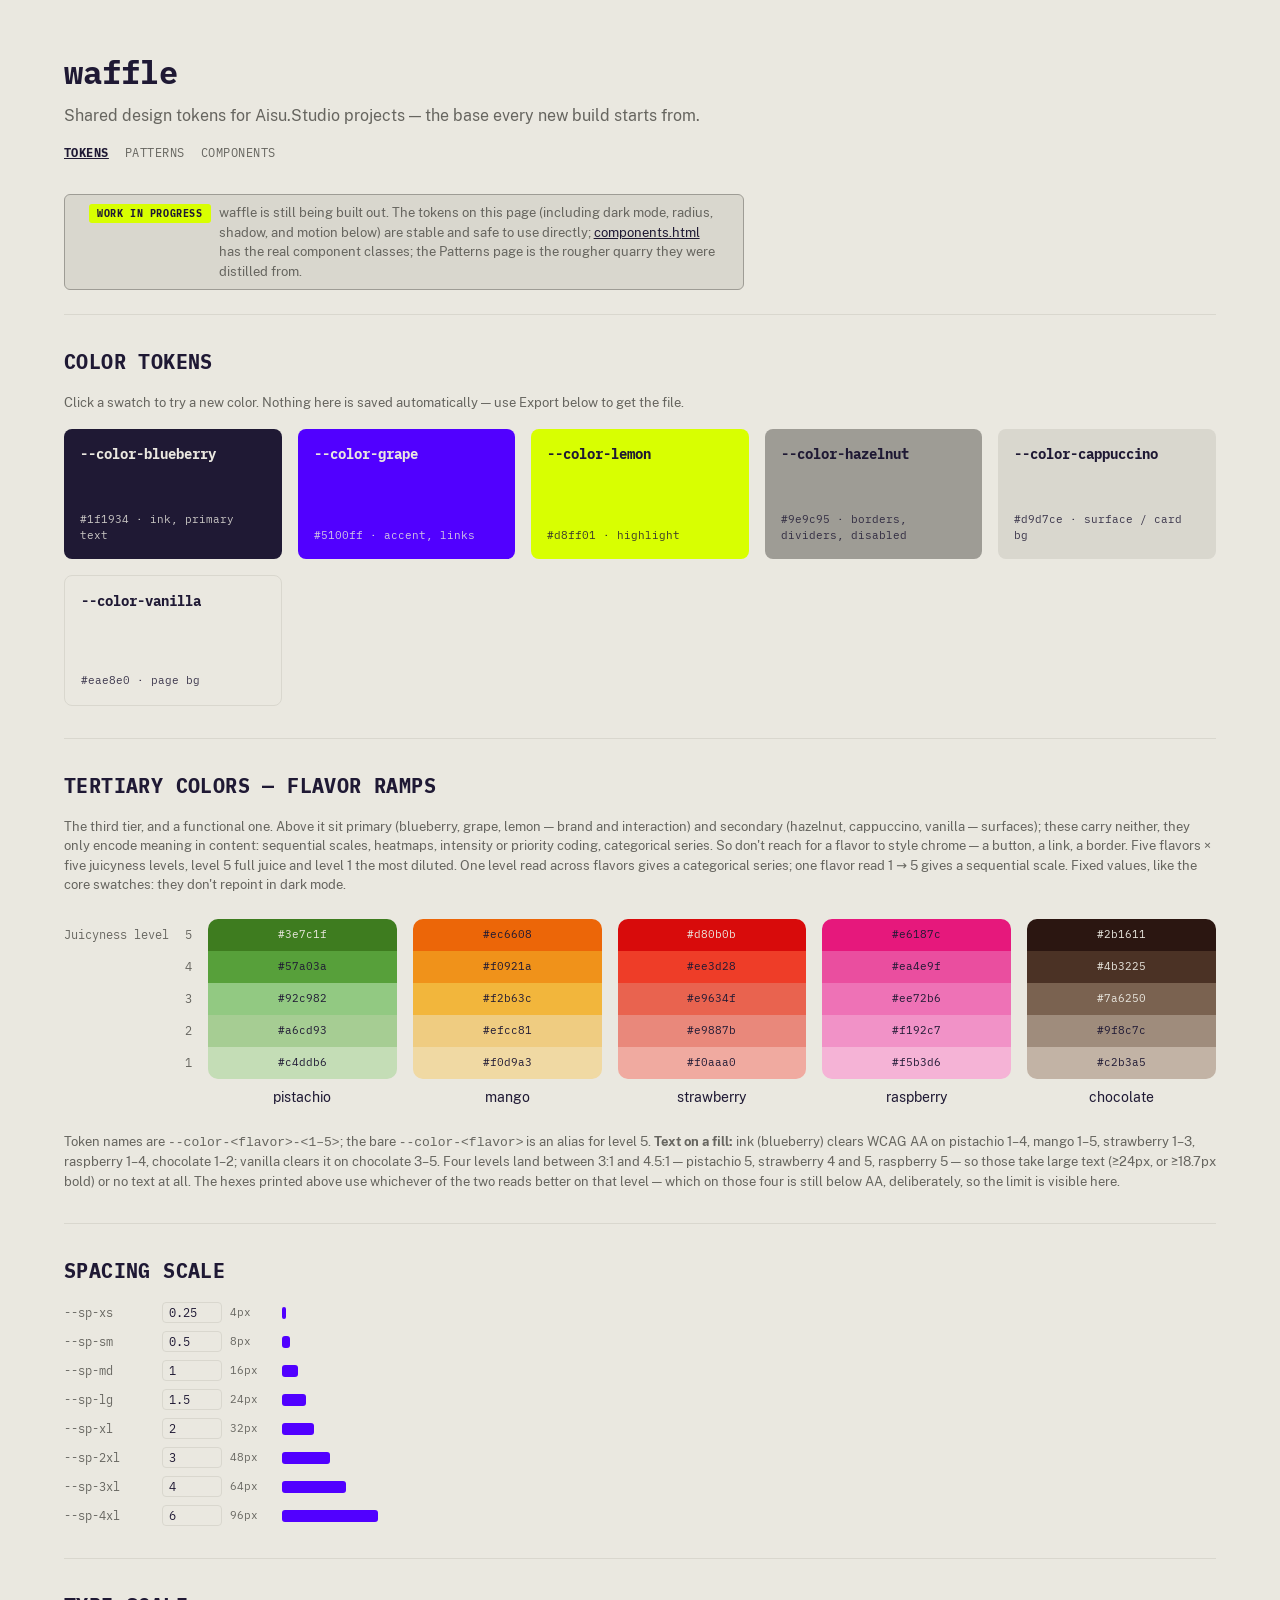
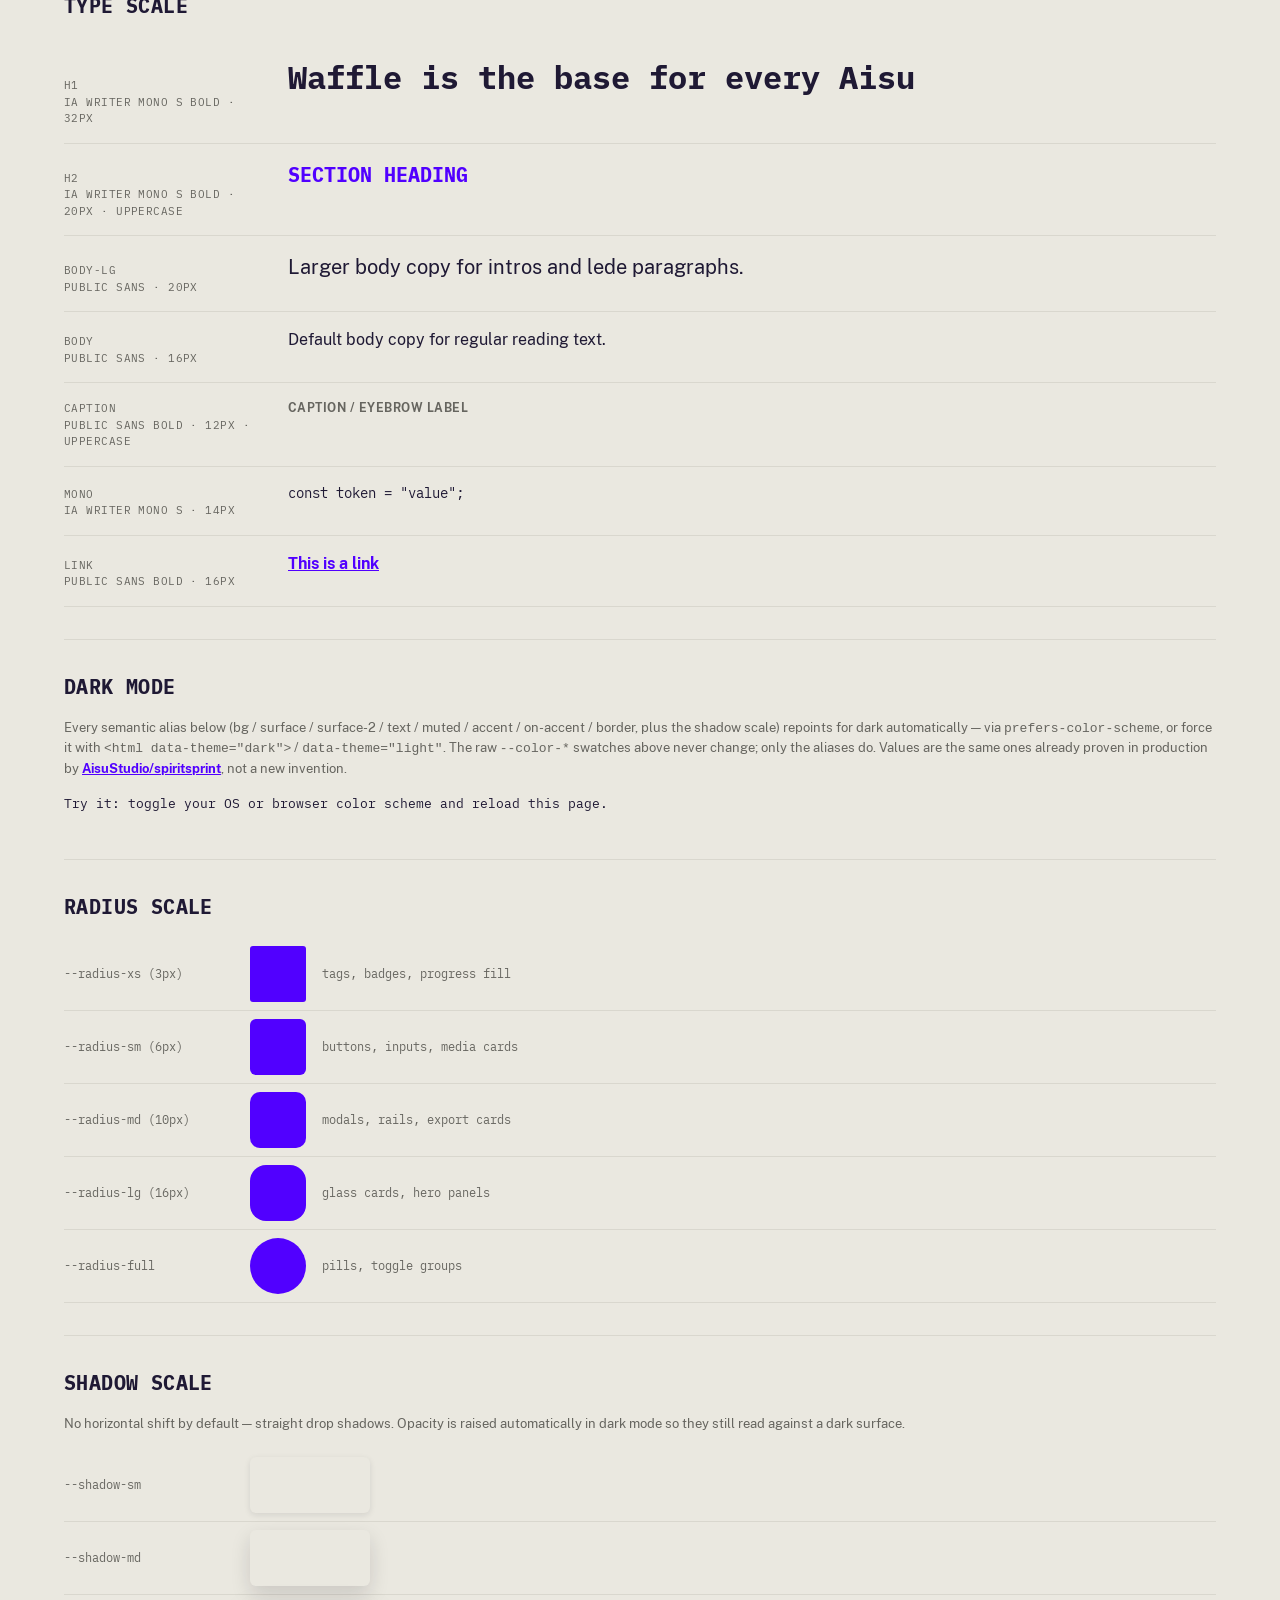
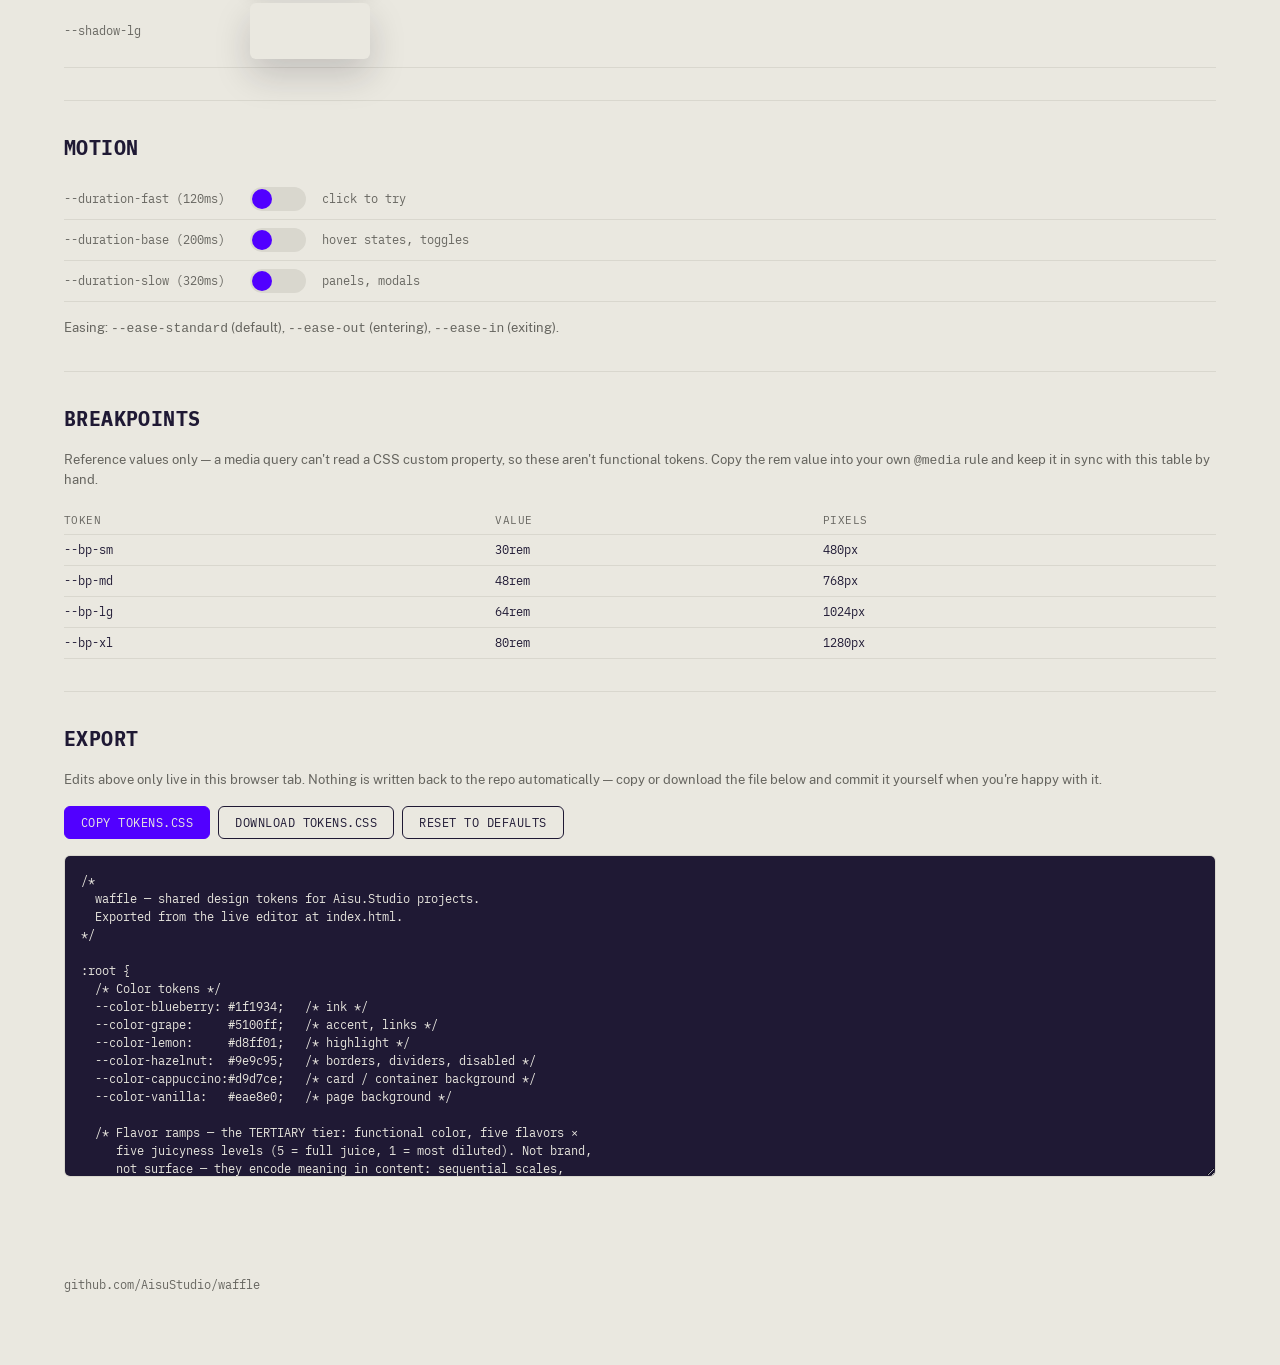
==== commit 970075d6: "Add tertiary flavor ramps, five flavors x five juicyness levels The third color tier, and a function" ====
--- a/index.html
+++ b/index.html
@@ -58,6 +58,59 @@
     opacity: 0; border: 0; padding: 0; margin: 0; cursor: pointer;
   }
 
+  /* Flavor ramps */
+  .ramps {
+    display: grid;
+    grid-template-columns: auto repeat(5, minmax(0, 1fr));
+    gap: var(--sp-md);
+    align-items: end;
+  }
+  .ramp-axis {
+    display: grid;
+    grid-template-columns: auto auto;
+    /* row height must match .ramp-cell exactly, or the numbers drift
+       against the bands they label */
+    grid-template-rows: repeat(5, var(--sp-xl)) auto;
+    text-align: right;
+    font-family: var(--font-mono);
+    font-size: 12px;
+    color: var(--color-muted);
+    height: 100%;
+  }
+  .ramp-axis-title {
+    grid-column: 1; grid-row: 1;
+    align-self: center;
+    white-space: nowrap;
+    padding-right: var(--sp-md);
+  }
+  .ramp-step { grid-column: 2; display: flex; align-items: center; justify-content: flex-end; }
+  .ramp-col {
+    /* lg (16px) would swallow half of a 32px band — md keeps the corner
+       readable at this height */
+    border-radius: var(--radius-md);
+    overflow: hidden;
+  }
+  .ramp-cell {
+    height: var(--sp-xl);
+    display: flex; align-items: center; justify-content: center;
+    font-family: var(--font-mono);
+    font-size: 11px;
+    color: var(--color-blueberry);
+  }
+  .ramp-name {
+    display: block;
+    text-align: center;
+    padding-top: var(--sp-sm);
+    font-size: 14px;
+  }
+  @media (max-width: 48rem) {
+    /* the axis is display:none here, so it leaves the grid flow entirely —
+       the template must drop its auto column too, or ramps fall into it and
+       come out narrower than the rest */
+    .ramps { grid-template-columns: repeat(2, minmax(0, 1fr)); }
+    .ramp-axis { display: none; }
+  }
+
   /* Spacing scale */
   .sp-rows { display: flex; flex-direction: column; gap: var(--sp-sm); }
   .sp-row { display: grid; grid-template-columns: 90px 60px 44px 1fr; align-items: center; gap: var(--sp-sm); }
@@ -76,11 +129,19 @@
   button.btn {
     font-family: var(--font-mono); font-size: 12px; text-transform: uppercase; letter-spacing: .04em;
     padding: var(--sp-sm) var(--sp-md);
-    border: 1px solid var(--color-blueberry); border-radius: 6px;
-    background: var(--color-vanilla); color: var(--color-text);
+    /* semantic pair, matching .wf-btn-secondary in components.css. A fixed
+       vanilla background with --color-text on top left the label invisible in
+       dark mode, since only the text token repoints. */
+    border: 1px solid var(--color-text); border-radius: var(--radius-sm);
+    background: var(--color-bg); color: var(--color-text);
     cursor: pointer;
   }
-  button.btn:hover { background: var(--color-lemon); }
+  /* lemon is a fixed swatch in both modes, so its label has to be fixed too —
+     that pairing is exactly what --color-on-accent is for */
+  button.btn:hover { background: var(--color-highlight); color: var(--color-on-accent); border-color: var(--color-highlight); }
+  /* fixed grape/vanilla (6.13:1), the primary-button pattern tokens.css
+     prescribes. NOT var(--color-accent): that repoints to a light violet in
+     dark mode, where vanilla text on it is only 1.94:1. */
   button.btn.primary { background: var(--color-grape); color: var(--color-vanilla); border-color: var(--color-grape); }
   button.btn.primary:hover { opacity: .85; }
   #export-output {
@@ -204,6 +265,89 @@
         <span class="hex" id="hex-vanilla">#eae8e0 · page bg</span>
       </div>
     </div>
+  </section>
+
+  <section>
+    <h2>Tertiary colors — flavor ramps</h2>
+    <p class="t-body" style="color:var(--color-muted); font-size:13px; margin:0 0 var(--sp-lg);">
+      The third tier, and a functional one. Above it sit primary (blueberry, grape, lemon — brand and
+      interaction) and secondary (hazelnut, cappuccino, vanilla — surfaces); these carry neither, they only
+      encode meaning in content: sequential scales, heatmaps, intensity or priority coding, categorical
+      series. So don't reach for a flavor to style chrome — a button, a link, a border. Five flavors × five
+      juicyness levels, level 5 full juice and level 1 the most diluted. One level read across flavors gives
+      a categorical series; one flavor read 1&nbsp;→&nbsp;5 gives a sequential scale. Fixed values, like the
+      core swatches: they don't repoint in dark mode.
+    </p>
+    <div class="ramps">
+      <div class="ramp-axis">
+        <span class="ramp-axis-title">Juicyness level</span>
+        <span class="ramp-step">5</span>
+        <span class="ramp-step">4</span>
+        <span class="ramp-step">3</span>
+        <span class="ramp-step">2</span>
+        <span class="ramp-step">1</span>
+        <span></span>
+      </div>
+      <div class="ramp">
+        <div class="ramp-col">
+          <div class="ramp-cell" style="background:var(--color-pistachio-5); color:var(--color-vanilla)">#3e7c1f</div>
+          <div class="ramp-cell" style="background:var(--color-pistachio-4)">#57a03a</div>
+          <div class="ramp-cell" style="background:var(--color-pistachio-3)">#92c982</div>
+          <div class="ramp-cell" style="background:var(--color-pistachio-2)">#a6cd93</div>
+          <div class="ramp-cell" style="background:var(--color-pistachio-1)">#c4ddb6</div>
+        </div>
+        <span class="ramp-name">pistachio</span>
+      </div>
+      <div class="ramp">
+        <div class="ramp-col">
+          <div class="ramp-cell" style="background:var(--color-mango-5)">#ec6608</div>
+          <div class="ramp-cell" style="background:var(--color-mango-4)">#f0921a</div>
+          <div class="ramp-cell" style="background:var(--color-mango-3)">#f2b63c</div>
+          <div class="ramp-cell" style="background:var(--color-mango-2)">#efcc81</div>
+          <div class="ramp-cell" style="background:var(--color-mango-1)">#f0d9a3</div>
+        </div>
+        <span class="ramp-name">mango</span>
+      </div>
+      <div class="ramp">
+        <div class="ramp-col">
+          <div class="ramp-cell" style="background:var(--color-strawberry-5); color:var(--color-vanilla)">#d80b0b</div>
+          <div class="ramp-cell" style="background:var(--color-strawberry-4)">#ee3d28</div>
+          <div class="ramp-cell" style="background:var(--color-strawberry-3)">#e9634f</div>
+          <div class="ramp-cell" style="background:var(--color-strawberry-2)">#e9887b</div>
+          <div class="ramp-cell" style="background:var(--color-strawberry-1)">#f0aaa0</div>
+        </div>
+        <span class="ramp-name">strawberry</span>
+      </div>
+      <div class="ramp">
+        <div class="ramp-col">
+          <div class="ramp-cell" style="background:var(--color-raspberry-5)">#e6187c</div>
+          <div class="ramp-cell" style="background:var(--color-raspberry-4)">#ea4e9f</div>
+          <div class="ramp-cell" style="background:var(--color-raspberry-3)">#ee72b6</div>
+          <div class="ramp-cell" style="background:var(--color-raspberry-2)">#f192c7</div>
+          <div class="ramp-cell" style="background:var(--color-raspberry-1)">#f5b3d6</div>
+        </div>
+        <span class="ramp-name">raspberry</span>
+      </div>
+      <div class="ramp">
+        <div class="ramp-col">
+          <div class="ramp-cell" style="background:var(--color-chocolate-5); color:var(--color-vanilla)">#2b1611</div>
+          <div class="ramp-cell" style="background:var(--color-chocolate-4); color:var(--color-vanilla)">#4b3225</div>
+          <div class="ramp-cell" style="background:var(--color-chocolate-3); color:var(--color-vanilla)">#7a6250</div>
+          <div class="ramp-cell" style="background:var(--color-chocolate-2)">#9f8c7c</div>
+          <div class="ramp-cell" style="background:var(--color-chocolate-1)">#c2b3a5</div>
+        </div>
+        <span class="ramp-name">chocolate</span>
+      </div>
+    </div>
+    <p class="t-body" style="color:var(--color-muted); font-size:13px; margin:var(--sp-lg) 0 0;">
+      Token names are <code>--color-&lt;flavor&gt;-&lt;1–5&gt;</code>; the bare
+      <code>--color-&lt;flavor&gt;</code> is an alias for level 5.
+      <strong>Text on a fill:</strong> ink (blueberry) clears WCAG AA on pistachio 1–4, mango 1–5,
+      strawberry 1–3, raspberry 1–4, chocolate 1–2; vanilla clears it on chocolate 3–5. Four levels land
+      between 3:1 and 4.5:1 — pistachio 5, strawberry 4 and 5, raspberry 5 — so those take large text
+      (≥24px, or ≥18.7px bold) or no text at all. The hexes printed above use whichever of the two reads
+      better on that level — which on those four is still below AA, deliberately, so the limit is visible here.
+    </p>
   </section>
 
   <section>
@@ -400,6 +544,55 @@
       '  --color-hazelnut:  ' + currentValue('--color-hazelnut') + ';   /* borders, dividers, disabled */',
       '  --color-cappuccino:' + currentValue('--color-cappuccino') + ';   /* card / container background */',
       '  --color-vanilla:   ' + currentValue('--color-vanilla') + ';   /* page background */',
+      '',
+      '  /* Flavor ramps — the TERTIARY tier: functional color, five flavors ×',
+      '     five juicyness levels (5 = full juice, 1 = most diluted). Not brand,',
+      '     not surface — they encode meaning in content: sequential scales,',
+      '     heatmaps, intensity/priority coding, categorical series. Never use a',
+      '     flavor for chrome (button, link, border) — that is the tiers above.',
+      '     Fixed values: they do not repoint in dark mode. */',
+      '  --color-pistachio-1: #c4ddb6;',
+      '  --color-pistachio-2: #a6cd93;',
+      '  --color-pistachio-3: #92c982;',
+      '  --color-pistachio-4: #57a03a;',
+      '  --color-pistachio-5: #3e7c1f;',
+      '',
+      '  --color-mango-1:     #f0d9a3;',
+      '  --color-mango-2:     #efcc81;',
+      '  --color-mango-3:     #f2b63c;',
+      '  --color-mango-4:     #f0921a;',
+      '  --color-mango-5:     #ec6608;',
+      '',
+      '  --color-strawberry-1:#f0aaa0;',
+      '  --color-strawberry-2:#e9887b;',
+      '  --color-strawberry-3:#e9634f;',
+      '  --color-strawberry-4:#ee3d28;',
+      '  --color-strawberry-5:#d80b0b;',
+      '',
+      '  --color-raspberry-1: #f5b3d6;',
+      '  --color-raspberry-2: #f192c7;',
+      '  --color-raspberry-3: #ee72b6;',
+      '  --color-raspberry-4: #ea4e9f;',
+      '  --color-raspberry-5: #e6187c;',
+      '',
+      '  --color-chocolate-1: #c2b3a5;',
+      '  --color-chocolate-2: #9f8c7c;',
+      '  --color-chocolate-3: #7a6250;',
+      '  --color-chocolate-4: #4b3225;',
+      '  --color-chocolate-5: #2b1611;',
+      '',
+      '  /* Bare flavor name = full juice */',
+      '  --color-pistachio:  var(--color-pistachio-5);',
+      '  --color-mango:      var(--color-mango-5);',
+      '  --color-strawberry: var(--color-strawberry-5);',
+      '  --color-raspberry:  var(--color-raspberry-5);',
+      '  --color-chocolate:  var(--color-chocolate-5);',
+      '',
+      '  /* Text on a flavor fill (WCAG AA, 4.5:1 body / 3:1 large):',
+      '       ink on:     pistachio 1–4 · mango 1–5 · strawberry 1–3 · raspberry 1–4 · chocolate 1–2',
+      '       vanilla on: chocolate 3–5',
+      '     Between 3:1 and 4.5:1 — pistachio 5, strawberry 4 and 5, raspberry 5:',
+      '     large text only, or no text on the fill. */',
       '',
       '  /* Semantic aliases — light (default) */',
       '  --color-bg:        var(--color-vanilla);',
--- a/tokens.css
+++ b/tokens.css
@@ -62,6 +62,66 @@
   --color-hazelnut:  #9e9c95;   /* muted secondary text */
   --color-cappuccino:#d9d7ce;   /* card / container background */
   --color-vanilla:   #eae8e0;   /* page background */
+
+  /* Flavor ramps — the TERTIARY tier: functional color, five flavors ×
+     five "juicyness" levels. Level 5 = full juice (most saturated / darkest),
+     level 1 = most diluted.
+     The six swatches above are primary (blueberry/grape/lemon — brand and
+     interaction) and secondary (hazelnut/cappuccino/vanilla — surfaces). These
+     are neither: they carry no brand and claim no interaction state, they only
+     encode meaning in content — sequential scales, heatmaps, intensity and
+     priority coding, categorical series. So never reach for a flavor to style
+     chrome (a button, a link, a border); that's what the tiers above are for.
+     For a categorical series, take one level across flavors (4 or 5 reads
+     strongest); for a sequential scale, walk one flavor 1 → 5.
+     Like the core swatches, these are raw values and do NOT repoint in dark
+     mode — only the semantic aliases below do. */
+  --color-pistachio-1: #c4ddb6;
+  --color-pistachio-2: #a6cd93;
+  --color-pistachio-3: #92c982;
+  --color-pistachio-4: #57a03a;
+  --color-pistachio-5: #3e7c1f;
+
+  --color-mango-1:     #f0d9a3;
+  --color-mango-2:     #efcc81;
+  --color-mango-3:     #f2b63c;
+  --color-mango-4:     #f0921a;
+  --color-mango-5:     #ec6608;
+
+  --color-strawberry-1:#f0aaa0;
+  --color-strawberry-2:#e9887b;
+  --color-strawberry-3:#e9634f;
+  --color-strawberry-4:#ee3d28;
+  --color-strawberry-5:#d80b0b;
+
+  --color-raspberry-1: #f5b3d6;
+  --color-raspberry-2: #f192c7;
+  --color-raspberry-3: #ee72b6;
+  --color-raspberry-4: #ea4e9f;
+  --color-raspberry-5: #e6187c;
+
+  --color-chocolate-1: #c2b3a5;
+  --color-chocolate-2: #9f8c7c;
+  --color-chocolate-3: #7a6250;
+  --color-chocolate-4: #4b3225;
+  --color-chocolate-5: #2b1611;
+
+  /* Bare flavor name = full juice, for the common "just give me the color" case */
+  --color-pistachio:  var(--color-pistachio-5);
+  --color-mango:      var(--color-mango-5);
+  --color-strawberry: var(--color-strawberry-5);
+  --color-raspberry:  var(--color-raspberry-5);
+  --color-chocolate:  var(--color-chocolate-5);
+
+  /* Text on a flavor fill — measured against --color-blueberry (ink) and
+     --color-vanilla, same method as the hazelnut fix below. WCAG AA body
+     text needs 4.5:1; large text (≥24px, or ≥18.7px bold) needs 3:1.
+       ink on:      pistachio 1–4 · mango 1–5 · strawberry 1–3 · raspberry 1–4 · chocolate 1–2
+       vanilla on:  chocolate 3–5
+     Four levels clear 3:1 but miss 4.5:1 — pistachio 5 (vanilla, 4.17),
+     strawberry 4 (ink, 4.28), strawberry 5 (vanilla, 4.31), raspberry 5
+     (ink, 3.84). Large text or non-text fills only; for body copy step one
+     level down, or put the label outside the fill. */
 
   /* Semantic aliases — light (default) */
   --color-bg:       var(--color-vanilla);
@@ -127,9 +187,14 @@
   --bp-lg: 64rem;  /* 1024px */
   --bp-xl: 80rem;  /* 1280px */
 
-  /* Type */
+  /* Type — role hierarchy: Public Sans is the PRIMARY face (headings, body,
+     buttons, tabs, nav — anything sentence-like or interactive). iA Writer
+     Mono is SECONDARY: small data/label accents only (eyebrows, tags,
+     indices, KPI/spec values, micro brand marks, code). When in doubt: sans. */
   --font-sans: "Public Sans", system-ui, sans-serif;
   --font-mono: "iA Writer Mono S", ui-monospace, "SF Mono", Menlo, monospace;
+  --font-primary:   var(--font-sans);
+  --font-secondary: var(--font-mono);
 }
 
 /* Dark mode — reuses the exact values already proven in production by
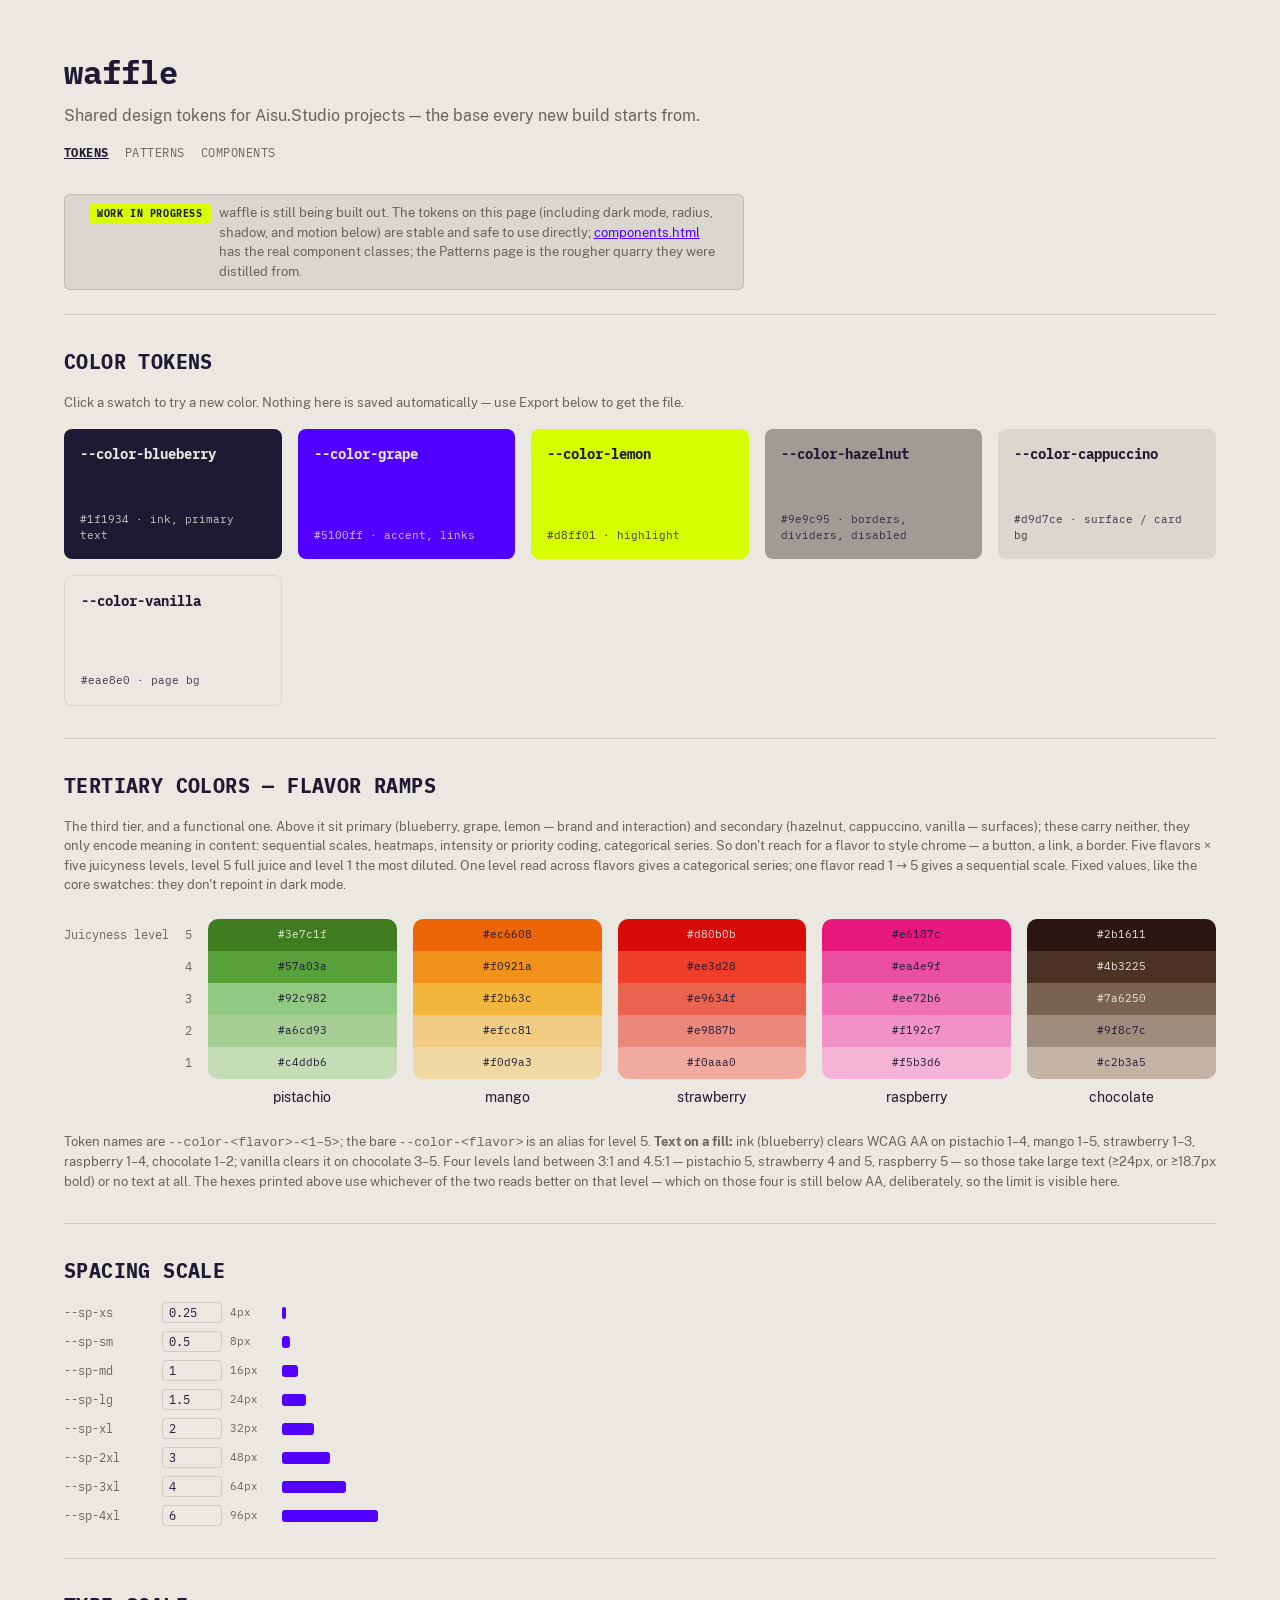
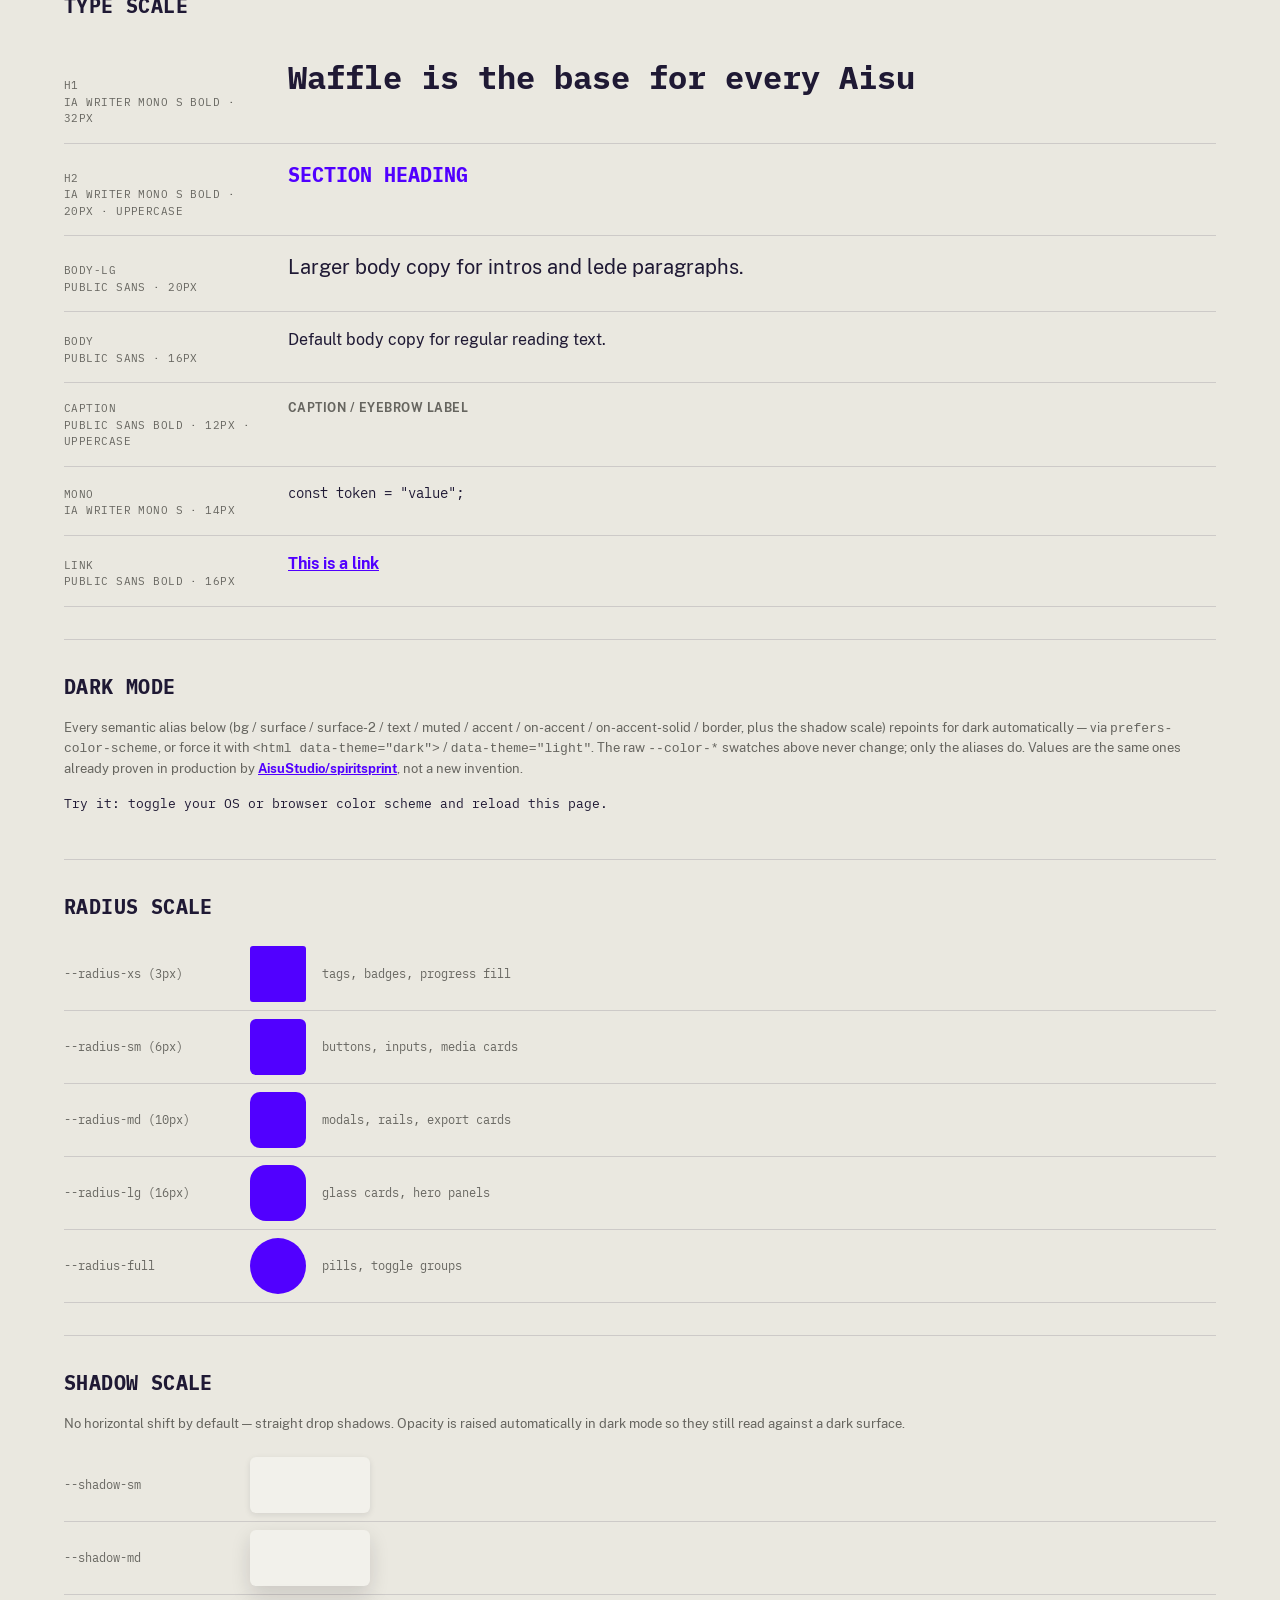
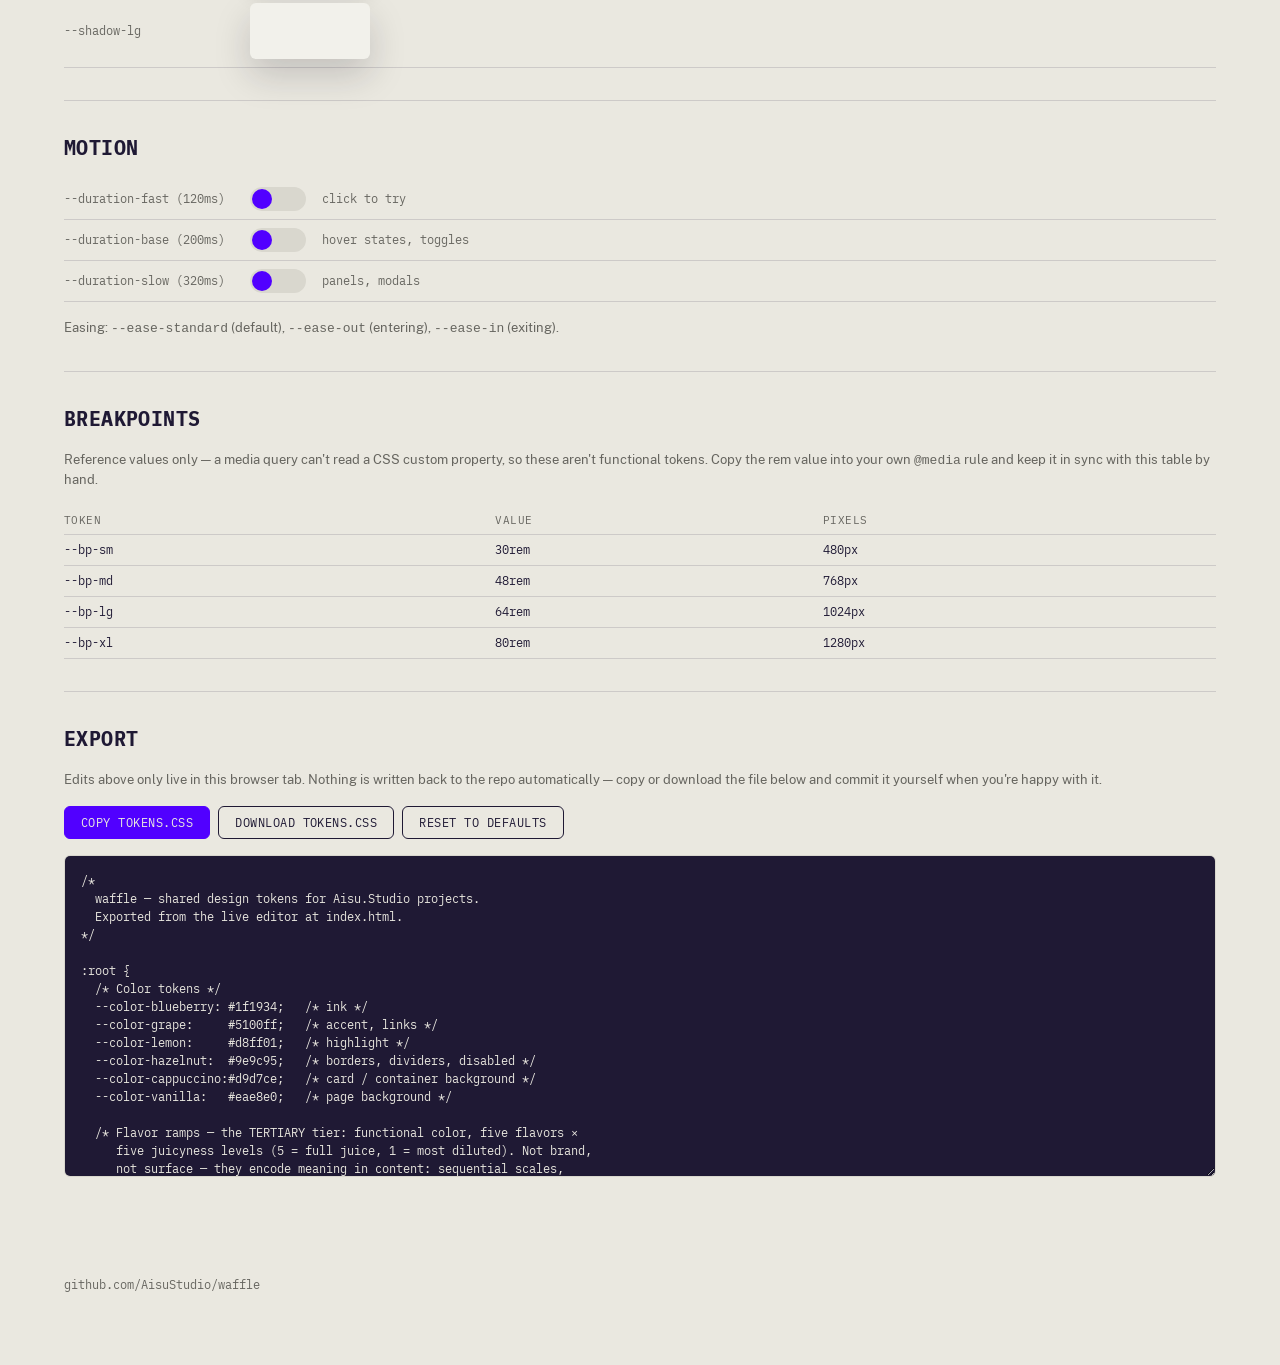
==== commit 10bf9107: "Fix surfaces pinned light while their text repoints A whole family of dark-mode bugs: a surface hard" ====
--- a/index.html
+++ b/index.html
@@ -37,7 +37,7 @@
     letter-spacing: .02em;
     margin: 0 0 var(--sp-md);
   }
-  section { padding: var(--sp-xl) 0; border-top: 1px solid var(--color-cappuccino); }
+  section { padding: var(--sp-xl) 0; border-top: 1px solid var(--color-border); }
 
   /* Color swatches */
   .swatches { display: grid; grid-template-columns: repeat(auto-fit, minmax(180px, 1fr)); gap: var(--sp-md); }
@@ -116,12 +116,14 @@
   .sp-row { display: grid; grid-template-columns: 90px 60px 44px 1fr; align-items: center; gap: var(--sp-sm); }
   .sp-row .tag { font-family: var(--font-mono); font-size: 12px; color: var(--color-muted); }
   .sp-row .px { font-family: var(--font-mono); font-size: 11px; color: var(--color-muted); }
-  .sp-row .bar { background: var(--color-grape); height: 12px; border-radius: 3px; }
+  .sp-row .bar { background: var(--color-accent); height: 12px; border-radius: 3px; }
   .sp-input {
     font-family: var(--font-mono); font-size: 12px;
     width: 60px; padding: 2px 6px;
-    border: 1px solid var(--color-cappuccino); border-radius: 4px;
-    background: var(--color-vanilla); color: var(--color-text);
+    /* was a pinned vanilla field with repointing --color-text on it —
+       invisible in dark mode. Both sides follow the theme now. */
+    border: 1px solid var(--color-border); border-radius: 4px;
+    background: var(--color-bg); color: var(--color-text);
   }
 
   /* Editor toolbar + export */
@@ -139,15 +141,19 @@
   /* lemon is a fixed swatch in both modes, so its label has to be fixed too —
      that pairing is exactly what --color-on-accent is for */
   button.btn:hover { background: var(--color-highlight); color: var(--color-on-accent); border-color: var(--color-highlight); }
-  /* fixed grape/vanilla (6.13:1), the primary-button pattern tokens.css
-     prescribes. NOT var(--color-accent): that repoints to a light violet in
-     dark mode, where vanilla text on it is only 1.94:1. */
-  button.btn.primary { background: var(--color-grape); color: var(--color-vanilla); border-color: var(--color-grape); }
+  /* accent fill + --color-on-accent-solid label, the primary-button pattern
+     tokens.css prescribes. The label token is what repoints, not the fill:
+     a fixed grape fill would keep its label readable but sink to 2.49:1
+     against the dark page. 6.13:1 light / 7.08:1 dark. */
+  button.btn.primary { background: var(--color-accent); color: var(--color-on-accent-solid); border-color: var(--color-accent); }
   button.btn.primary:hover { opacity: .85; }
   #export-output {
     width: 100%; margin-top: var(--sp-md);
     font-family: var(--font-mono); font-size: 12px; line-height: 1.5;
     padding: var(--sp-md); border-radius: 6px;
+    /* deliberately fixed blueberry/vanilla — a code output field, not page
+       content. Its cappuccino outline is the light-on-dark edge that makes it
+       read as a panel; it stays raw on purpose in both modes. */
     border: 1px solid var(--color-cappuccino);
     background: var(--color-blueberry); color: var(--color-vanilla);
   }
@@ -160,7 +166,7 @@
     gap: var(--sp-lg);
     align-items: baseline;
     padding: var(--sp-md) 0;
-    border-bottom: 1px solid var(--color-cappuccino);
+    border-bottom: 1px solid var(--color-border);
   }
   .type-row .tag {
     font-family: var(--font-mono);
@@ -171,42 +177,49 @@
   }
   .type-row p, .type-row h3 { margin: 0; }
   .t-h1 { font-family: var(--font-mono); font-weight: 700; font-size: 32px; }
-  .t-h2 { font-family: var(--font-mono); font-weight: 700; font-size: 20px; color: var(--color-grape); text-transform: uppercase; }
+  /* --color-accent, not raw --color-grape: grape as a text color is 6.13:1 on
+     the light page but 2.49:1 on the dark one. The alias repoints (7.86:1). */
+  .t-h2 { font-family: var(--font-mono); font-weight: 700; font-size: 20px; color: var(--color-accent); text-transform: uppercase; }
   .t-body-lg { font-family: var(--font-sans); font-size: 20px; }
   .t-body { font-family: var(--font-sans); font-size: 16px; }
   .t-caption { font-family: var(--font-sans); font-weight: 700; font-size: 12px; color: var(--color-muted); text-transform: uppercase; letter-spacing: .04em; }
   .t-mono { font-family: var(--font-mono); font-size: 14px; }
-  .t-link { font-family: var(--font-sans); font-weight: 700; font-size: 16px; color: var(--color-grape); text-decoration: underline; }
-  .t-link:hover { color: var(--color-blueberry); }
+  .t-link { font-family: var(--font-sans); font-weight: 700; font-size: 16px; color: var(--color-accent); text-decoration: underline; }
+  /* hover was raw --color-blueberry — 13.73:1 light, but 1.11:1 on the dark
+     page, i.e. invisible. --color-text is the ink alias that repoints. */
+  .t-link:hover { color: var(--color-text); }
 
   /* Radius / Shadow / Motion / Breakpoints reference */
-  .tok-row { display: flex; align-items: center; gap: var(--sp-md); padding: var(--sp-sm) 0; border-bottom: 1px solid var(--color-cappuccino); font-family: var(--font-mono); font-size: 12px; }
+  .tok-row { display: flex; align-items: center; gap: var(--sp-md); padding: var(--sp-sm) 0; border-bottom: 1px solid var(--color-border); font-family: var(--font-mono); font-size: 12px; }
   .tok-row .tag { width: 170px; color: var(--color-muted); flex-shrink: 0; }
-  .tok-box { width: 56px; height: 56px; background: var(--color-grape); flex-shrink: 0; }
-  .tok-shadow-box { width: 120px; height: 56px; background: var(--color-vanilla); border-radius: 6px; flex-shrink: 0; }
+  .tok-box { width: 56px; height: 56px; background: var(--color-accent); flex-shrink: 0; }
+  /* --color-surface-2, not raw vanilla: this box demos the shadow tokens,
+     which raise their opacity for dark mode — a pinned white box would never
+     show that. */
+  .tok-shadow-box { width: 120px; height: 56px; background: var(--color-surface-2); border-radius: 6px; flex-shrink: 0; }
   .tok-motion-box {
     width: 56px; height: 24px; border-radius: 999px;
-    background: var(--color-cappuccino); position: relative; cursor: pointer; flex-shrink: 0;
+    background: var(--color-surface); position: relative; cursor: pointer; flex-shrink: 0;
   }
   .tok-motion-box .knob {
     position: absolute; top: 2px; left: 2px; width: 20px; height: 20px; border-radius: 50%;
-    background: var(--color-grape);
+    background: var(--color-accent);
   }
   .bp-table { width: 100%; border-collapse: collapse; font-family: var(--font-mono); font-size: 12px; }
-  .bp-table th { text-align: left; color: var(--color-muted); font-weight: 400; text-transform: uppercase; letter-spacing: .04em; font-size: 11px; padding: 6px 0; border-bottom: 1px solid var(--color-cappuccino); }
-  .bp-table td { padding: 6px 0; border-bottom: 1px solid var(--color-cappuccino); }
+  .bp-table th { text-align: left; color: var(--color-muted); font-weight: 400; text-transform: uppercase; letter-spacing: .04em; font-size: 11px; padding: 6px 0; border-bottom: 1px solid var(--color-border); }
+  .bp-table td { padding: 6px 0; border-bottom: 1px solid var(--color-border); }
 
   footer { padding: var(--sp-2xl) 0 var(--sp-3xl); color: var(--color-muted); font-family: var(--font-mono); font-size: 12px; }
 
   .wip-note {
     display: flex; align-items: baseline; gap: var(--sp-sm);
-    border: 1px solid var(--color-hazelnut); border-radius: 6px;
-    background: var(--color-cappuccino); padding: var(--sp-sm) var(--sp-lg);
+    border: 1px solid var(--color-border); border-radius: 6px;
+    background: var(--color-surface); padding: var(--sp-sm) var(--sp-lg);
     margin: 0 0 var(--sp-lg); max-width: 68ch;
   }
   .wip-note .tag {
     flex-shrink: 0; font-family: var(--font-mono); font-size: 10px; font-weight: 700;
-    text-transform: uppercase; letter-spacing: .06em; color: var(--color-blueberry);
+    text-transform: uppercase; letter-spacing: .06em; color: var(--color-on-accent);
     background: var(--color-lemon); padding: 2px 8px; border-radius: 3px;
   }
   .wip-note p { margin: 0; font-size: 13px; color: var(--color-muted); }
@@ -227,7 +240,7 @@
 
   <div class="wip-note">
     <span class="tag">Work in progress</span>
-    <p>waffle is still being built out. The tokens on this page (including dark mode, radius, shadow, and motion below) are stable and safe to use directly; <a href="components.html" style="color:var(--color-blueberry);">components.html</a> has the real component classes; the Patterns page is the rougher quarry they were distilled from.</p>
+    <p>waffle is still being built out. The tokens on this page (including dark mode, radius, shadow, and motion below) are stable and safe to use directly; <a href="components.html" style="color:var(--color-accent);">components.html</a> has the real component classes; the Patterns page is the rougher quarry they were distilled from.</p>
   </div>
 
   <section>
@@ -399,7 +412,7 @@
   <section id="dark-mode">
     <h2>Dark mode</h2>
     <p class="t-body" style="color:var(--color-muted); font-size:13px; margin:0 0 var(--sp-md);">
-      Every semantic alias below (bg / surface / surface-2 / text / muted / accent / on-accent / border,
+      Every semantic alias below (bg / surface / surface-2 / text / muted / accent / on-accent / on-accent-solid / border,
       plus the shadow scale) repoints for dark automatically — via <code>prefers-color-scheme</code>, or force
       it with <code>&lt;html data-theme="dark"&gt;</code> / <code>data-theme="light"</code>. The raw
       <code>--color-*</code> swatches above never change; only the aliases do. Values are the same ones already
@@ -603,9 +616,15 @@
       '  --color-muted:     #66655f;',
       '  --color-accent:    var(--color-grape);',
       '  --color-highlight: var(--color-lemon);',
-      '  /* on-accent = text for on top of --color-highlight (14.6:1). NOT for',
-      '     --color-accent/grape (only 2.24:1) — use --color-vanilla there instead. */',
+      '  /* on-accent = text for on top of --color-highlight (14.6:1). Lemon is',
+      '     fixed in both modes, so this pairing is too. NOT for --color-accent',
+      '     (2.24:1 on grape) — a solid accent fill takes on-accent-solid. */',
       '  --color-on-accent: var(--color-blueberry);',
+      '  /* on-accent-solid = text for on top of a solid --color-accent fill',
+      '     (primary buttons). Repoints, because the fill under it repoints:',
+      '     vanilla is 6.13:1 on grape but 1.94:1 on the dark accent, where',
+      '     blueberry reads at 7.08:1. */',
+      '  --color-on-accent-solid: var(--color-vanilla);',
       '  --color-border:    rgba(31,25,52,.14);',
       '',
       '  /* Spacing scale */',
@@ -667,6 +686,7 @@
       '    --color-accent:    #b298ff;',
       '    --color-highlight: var(--color-lemon);',
       '    --color-on-accent: var(--color-blueberry);',
+      '    --color-on-accent-solid: var(--color-blueberry);',
       '    --color-border:    rgba(241,239,232,.14);',
       '    --shadow-sm: 0 2px 6px rgba(0,0,0,.35);',
       '    --shadow-md: 0 8px 20px rgba(0,0,0,.45);',
@@ -682,6 +702,7 @@
       '  --color-accent:    #b298ff;',
       '  --color-highlight: var(--color-lemon);',
       '  --color-on-accent: var(--color-blueberry);',
+      '  --color-on-accent-solid: var(--color-blueberry);',
       '  --color-border:    rgba(241,239,232,.14);',
       '  --shadow-sm: 0 2px 6px rgba(0,0,0,.35);',
       '  --shadow-md: 0 8px 20px rgba(0,0,0,.45);',
@@ -696,6 +717,7 @@
       '  --color-accent:    var(--color-grape);',
       '  --color-highlight: var(--color-lemon);',
       '  --color-on-accent: var(--color-blueberry);',
+      '  --color-on-accent-solid: var(--color-vanilla);',
       '  --color-border:    rgba(31,25,52,.14);',
       '  --shadow-sm: 0 2px 6px rgba(20,16,31,.10);',
       '  --shadow-md: 0 8px 20px rgba(20,16,31,.14);',
--- a/tokens.css
+++ b/tokens.css
@@ -135,12 +135,26 @@
   --color-highlight:var(--color-lemon);
   /* Text/icon color for on top of --color-highlight (lemon) surfaces —
      active tabs, selected badges, total rows. 14.6:1 contrast on lemon.
-     Do NOT use this on --color-accent (grape): only 2.24:1 there, fails
-     WCAG AA. Grape surfaces pair with --color-vanilla text instead (6.13:1),
-     same as the primary-button pattern below. Naming/pairing observed in
+     Lemon is a raw swatch that never repoints, so this pairing is the same
+     value in both modes. Do NOT use this on --color-accent: it's only 2.24:1
+     on light-mode grape, and --color-accent isn't a fixed color anyway —
+     that case is --color-on-accent-solid, below. Naming/pairing observed in
      FullerHome and spiritsprint, where their "accent" token = waffle's
      --color-highlight, not --color-accent. */
   --color-on-accent:var(--color-blueberry);
+  /* Text/icon color for on top of a SOLID --color-accent fill — primary
+     buttons, active tab chips. Unlike --color-on-accent this one has to
+     repoint, because the fill under it repoints: vanilla clears AA on
+     light-mode grape (6.13:1) but collapses to 1.94:1 on the dark-mode
+     accent (#b298ff), where blueberry is what reads (7.08:1).
+     Why a token instead of just pinning the button to fixed grape/vanilla:
+     pinning the fill would hold the label at 6.13:1, but a grape fill only
+     reaches 2.49:1 against the #14101f dark page — under the 3:1 that WCAG
+     1.4.11 asks for a control's own edge, and that low fill contrast is the
+     whole reason --color-accent repoints in the first place. Letting the
+     fill follow the theme and repointing its label with it keeps both ends
+     passing (7.08:1 label on a 7.86:1 fill). */
+  --color-on-accent-solid: var(--color-vanilla);
   --color-border:   rgba(31,25,52,.14);
 
   /* Spacing scale */
@@ -211,6 +225,8 @@
     --color-accent:    #b298ff;   /* lighter violet — grape 1:1 is too dark on a dark bg */
     --color-highlight: var(--color-lemon);
     --color-on-accent: var(--color-blueberry);
+    /* flips to ink: vanilla on the lighter dark-mode accent is only 1.94:1 */
+    --color-on-accent-solid: var(--color-blueberry);
     --color-border:    rgba(241,239,232,.14);
     /* a black shadow barely reads on a dark surface — raise the opacity so
        elevation still shows; the offsets/blur stay the same as light mode */
@@ -228,6 +244,7 @@
   --color-accent:    #b298ff;
   --color-highlight: var(--color-lemon);
   --color-on-accent: var(--color-blueberry);
+  --color-on-accent-solid: var(--color-blueberry);
   --color-border:    rgba(241,239,232,.14);
   --shadow-sm: 0 2px 6px rgba(0,0,0,.35);
   --shadow-md: 0 8px 20px rgba(0,0,0,.45);
@@ -242,6 +259,7 @@
   --color-accent:    var(--color-grape);
   --color-highlight: var(--color-lemon);
   --color-on-accent: var(--color-blueberry);
+  --color-on-accent-solid: var(--color-vanilla);
   --color-border:    rgba(31,25,52,.14);
   --shadow-sm: 0 2px 6px rgba(20,16,31,.10);
   --shadow-md: 0 8px 20px rgba(20,16,31,.14);
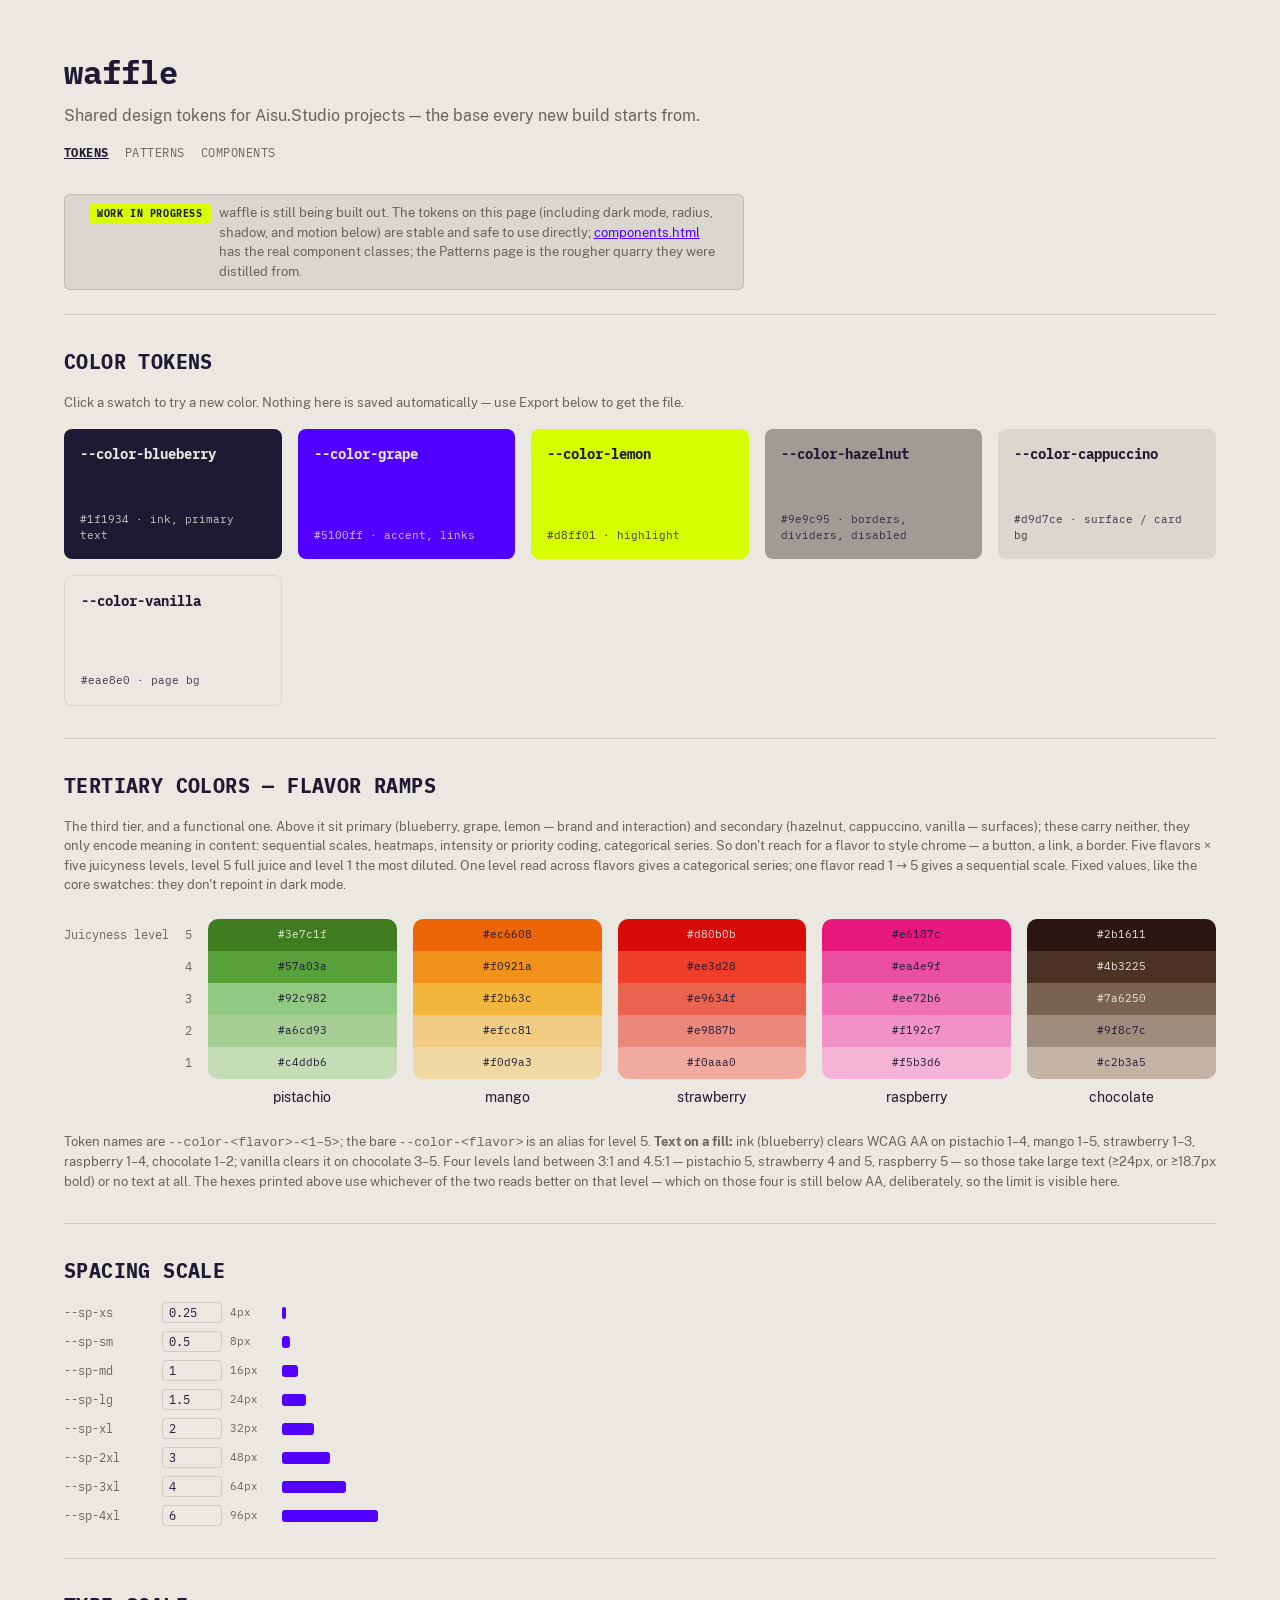
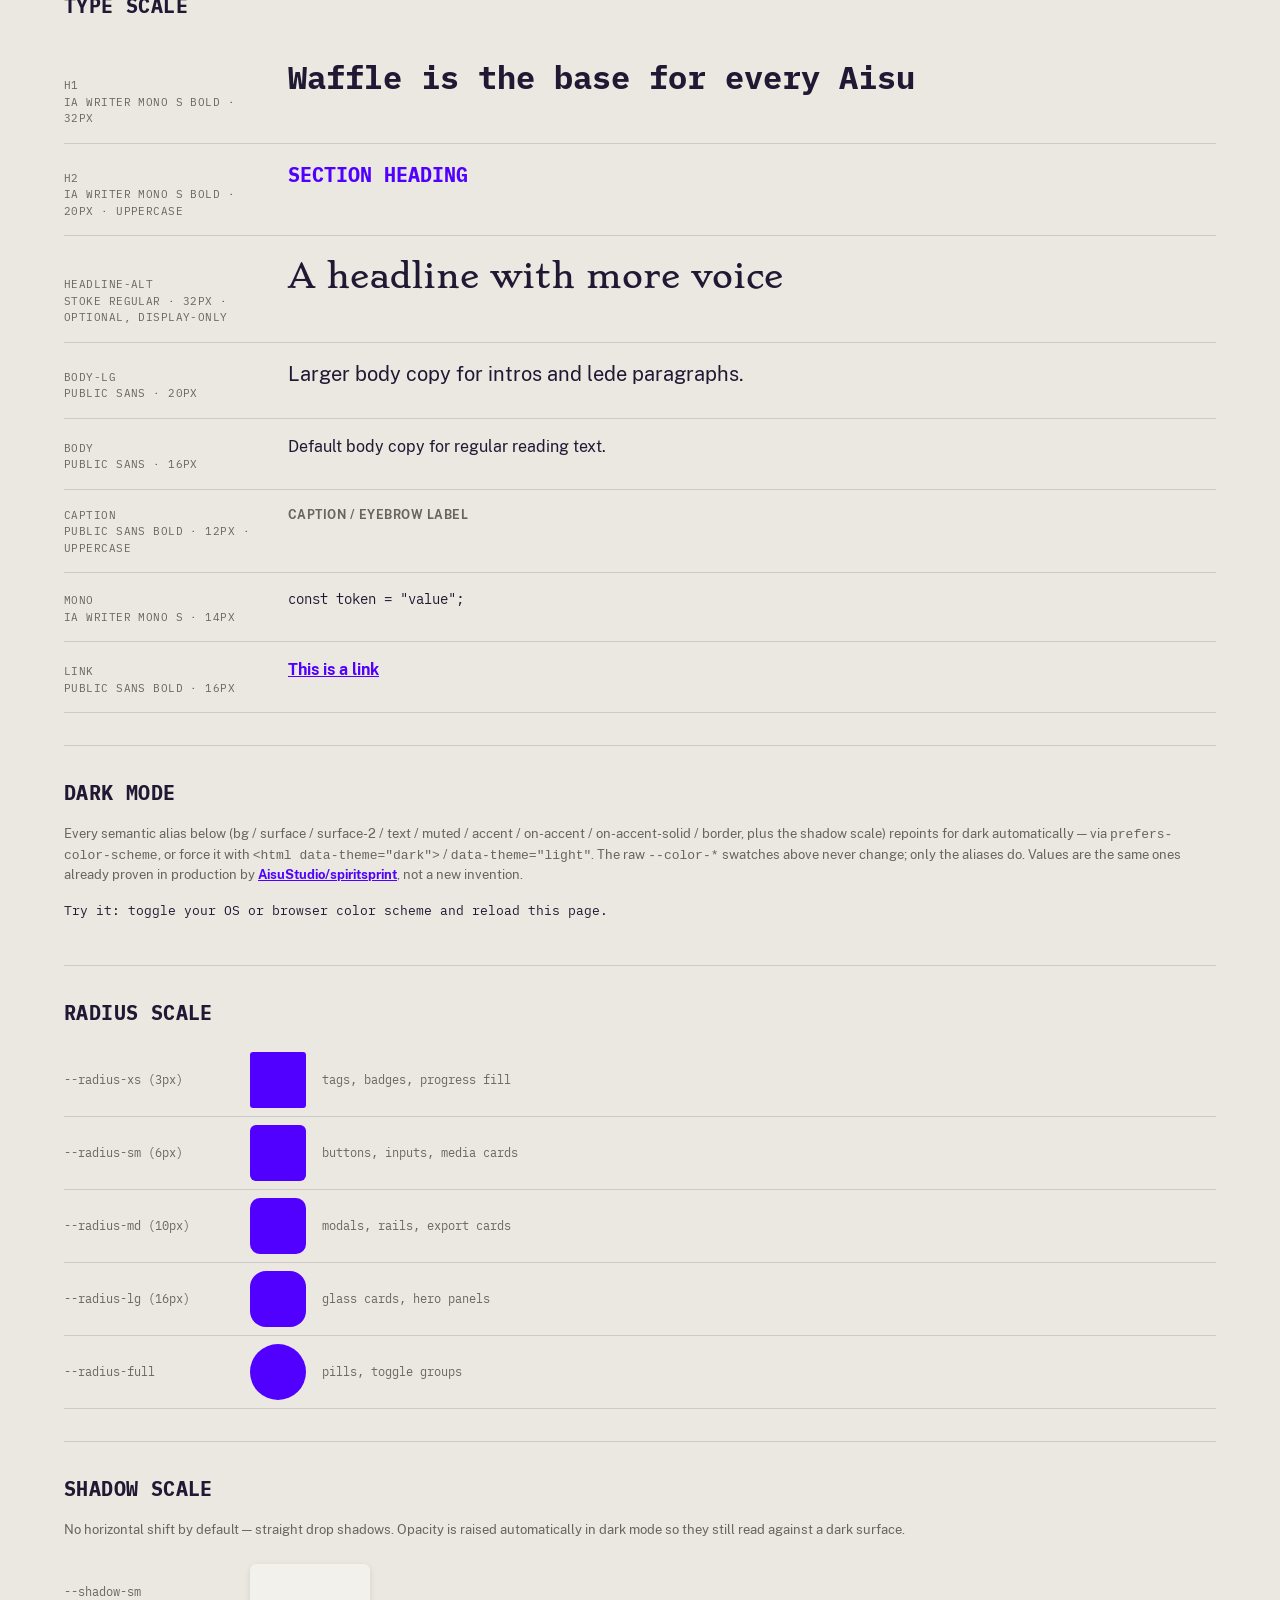
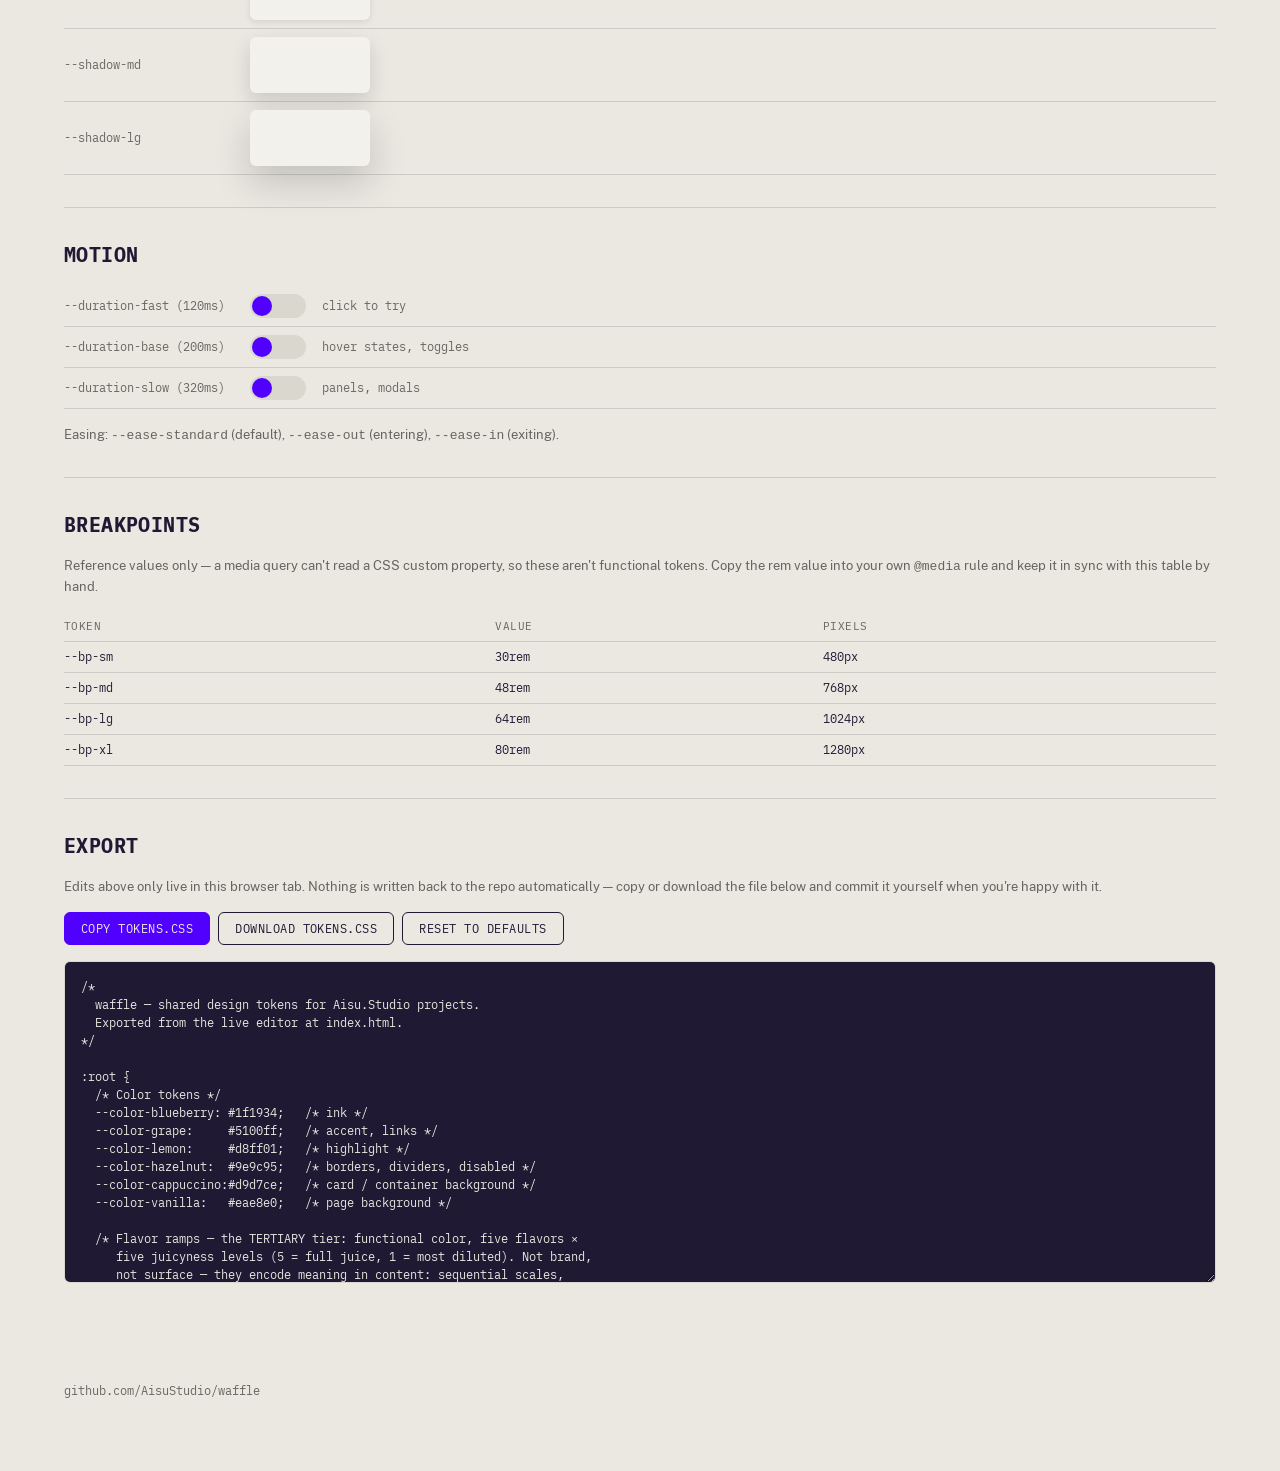
==== commit 2d123a92: "Add Stoke as an optional headline-alt font Self-hosted as WOFF2 (Light 300, Regular 400) alongside P" ====
--- a/index.html
+++ b/index.html
@@ -180,6 +180,7 @@
   /* --color-accent, not raw --color-grape: grape as a text color is 6.13:1 on
      the light page but 2.49:1 on the dark one. The alias repoints (7.86:1). */
   .t-h2 { font-family: var(--font-mono); font-weight: 700; font-size: 20px; color: var(--color-accent); text-transform: uppercase; }
+  .t-headline-alt { font-family: var(--font-headline-alt); font-weight: 400; font-size: 32px; }
   .t-body-lg { font-family: var(--font-sans); font-size: 20px; }
   .t-body { font-family: var(--font-sans); font-size: 16px; }
   .t-caption { font-family: var(--font-sans); font-weight: 700; font-size: 12px; color: var(--color-muted); text-transform: uppercase; letter-spacing: .04em; }
@@ -386,6 +387,10 @@
     <div class="type-row">
       <span class="tag">h2<br>iA Writer Mono S Bold · 20px · uppercase</span>
       <h3 class="t-h2">Section heading</h3>
+    </div>
+    <div class="type-row">
+      <span class="tag">headline-alt<br>Stoke Regular · 32px · optional, display-only</span>
+      <h3 class="t-headline-alt">A headline with more voice</h3>
     </div>
     <div class="type-row">
       <span class="tag">body-lg<br>Public Sans · 20px</span>
@@ -671,6 +676,7 @@
       '  /* Type */',
       '  --font-sans: "Public Sans", system-ui, sans-serif;',
       '  --font-mono: "iA Writer Mono S", ui-monospace, "SF Mono", Menlo, monospace;',
+      '  --font-stoke: "Stoke", Georgia, serif;',
       '}',
       '',
       '/* Dark mode — reuses the values already proven in production by',
--- a/tokens.css
+++ b/tokens.css
@@ -51,6 +51,20 @@
   src: url("fonts/iA-Writer-Mono/ia-writer-mono-latin-400-italic.woff2") format("woff2");
   font-weight: 400;
   font-style: italic;
+  font-display: swap;
+}
+@font-face {
+  font-family: "Stoke";
+  src: url("fonts/Stoke/Stoke-Light.woff2") format("woff2");
+  font-weight: 300;
+  font-style: normal;
+  font-display: swap;
+}
+@font-face {
+  font-family: "Stoke";
+  src: url("fonts/Stoke/Stoke-Regular.woff2") format("woff2");
+  font-weight: 400;
+  font-style: normal;
   font-display: swap;
 }
 
@@ -204,11 +218,17 @@
   /* Type — role hierarchy: Public Sans is the PRIMARY face (headings, body,
      buttons, tabs, nav — anything sentence-like or interactive). iA Writer
      Mono is SECONDARY: small data/label accents only (eyebrows, tags,
-     indices, KPI/spec values, micro brand marks, code). When in doubt: sans. */
+     indices, KPI/spec values, micro brand marks, code). When in doubt: sans.
+     Stoke is an OPTIONAL headline-alt face: a characterful serif for large,
+     one-off display headlines (hero titles, section splashes) where a project
+     wants more voice than Public Sans/mono give — not a default, and never
+     for body copy or small sizes (it doesn't have the weight range for that). */
   --font-sans: "Public Sans", system-ui, sans-serif;
   --font-mono: "iA Writer Mono S", ui-monospace, "SF Mono", Menlo, monospace;
-  --font-primary:   var(--font-sans);
-  --font-secondary: var(--font-mono);
+  --font-stoke: "Stoke", Georgia, serif;
+  --font-primary:     var(--font-sans);
+  --font-secondary:   var(--font-mono);
+  --font-headline-alt: var(--font-stoke);
 }
 
 /* Dark mode — reuses the exact values already proven in production by
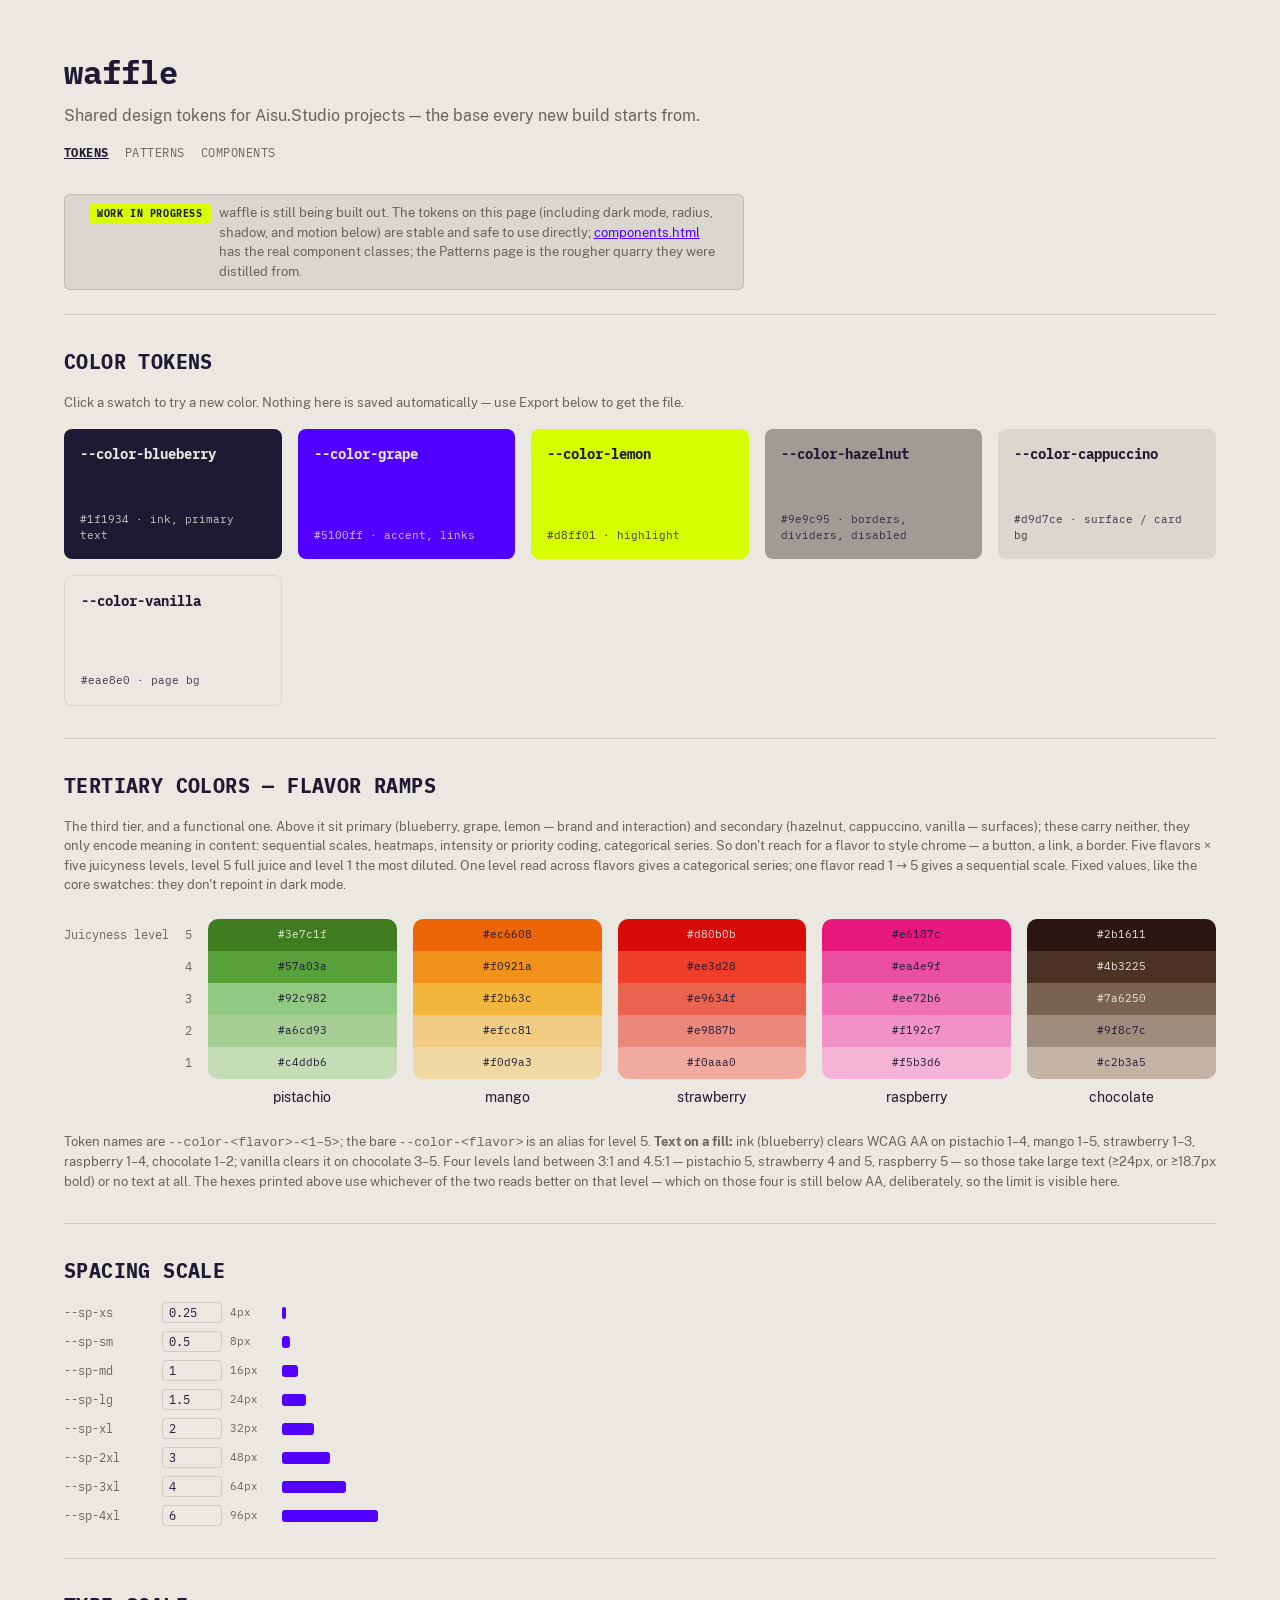
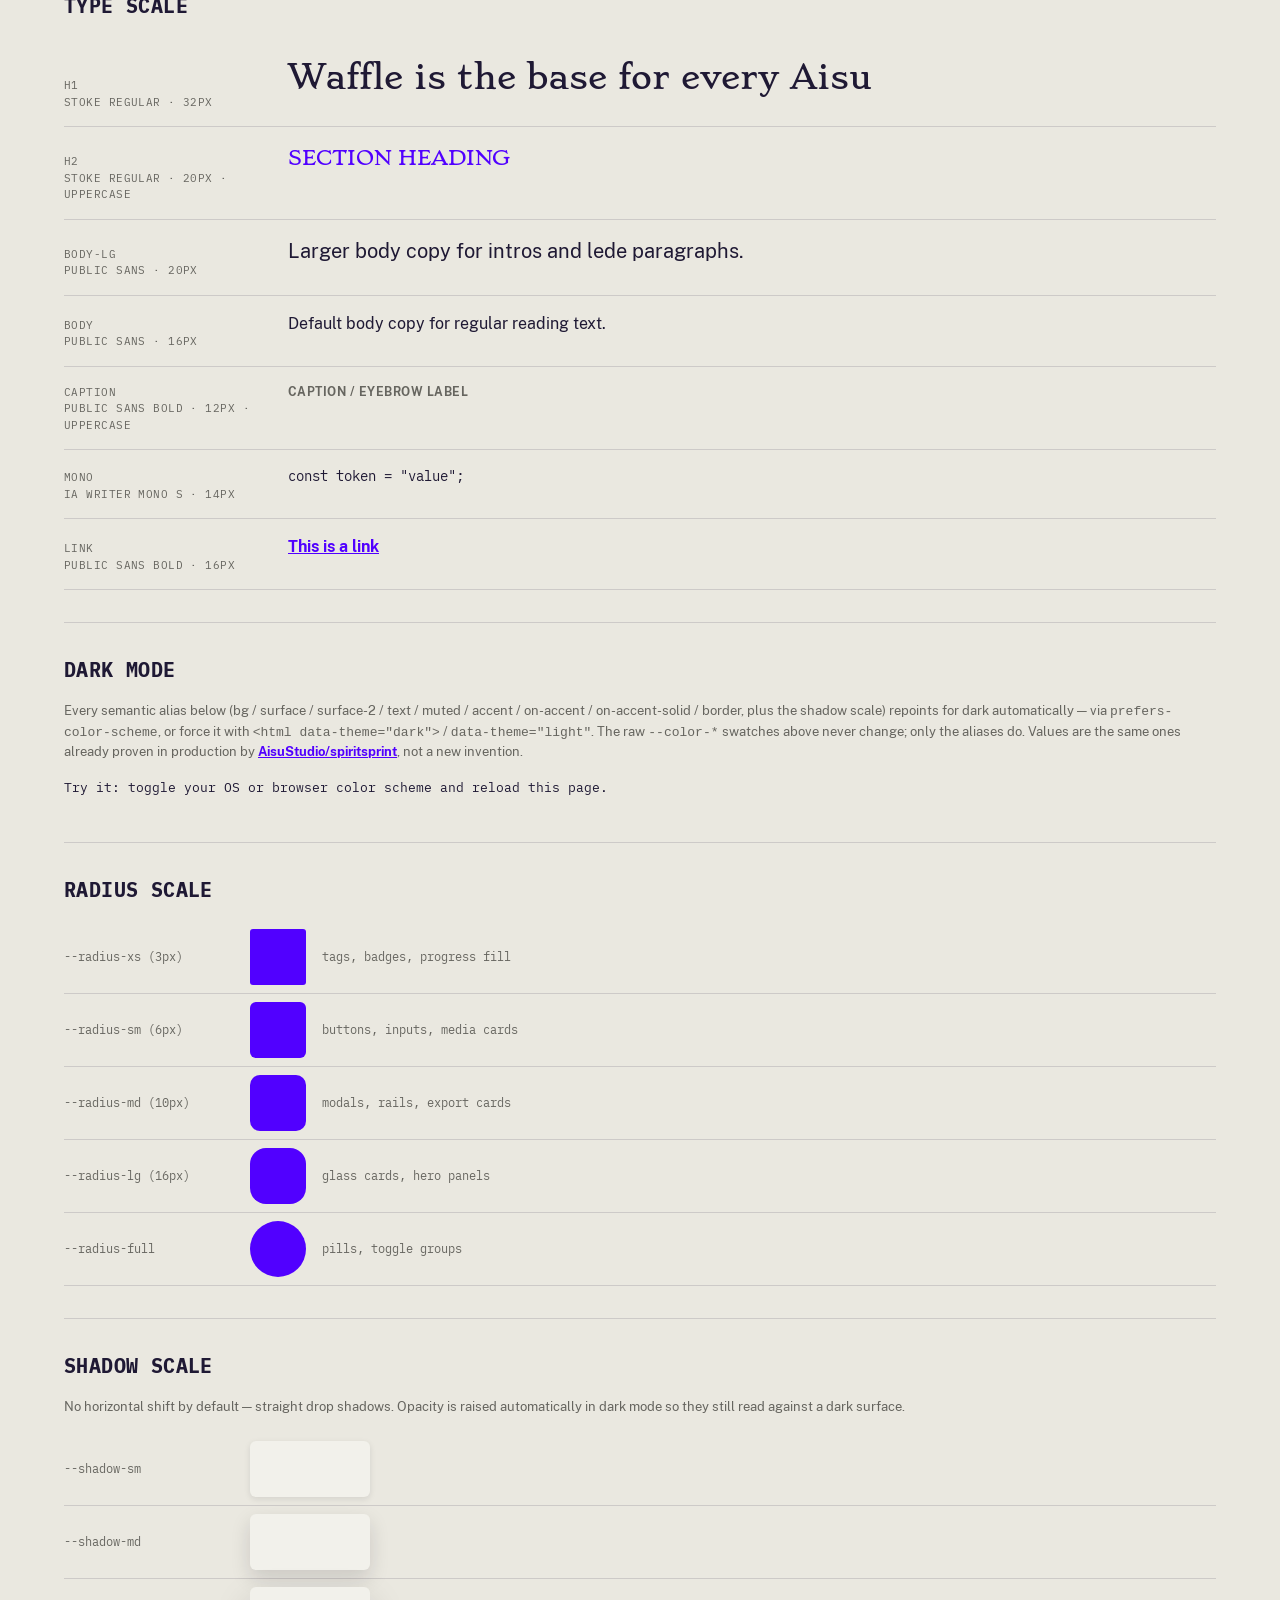
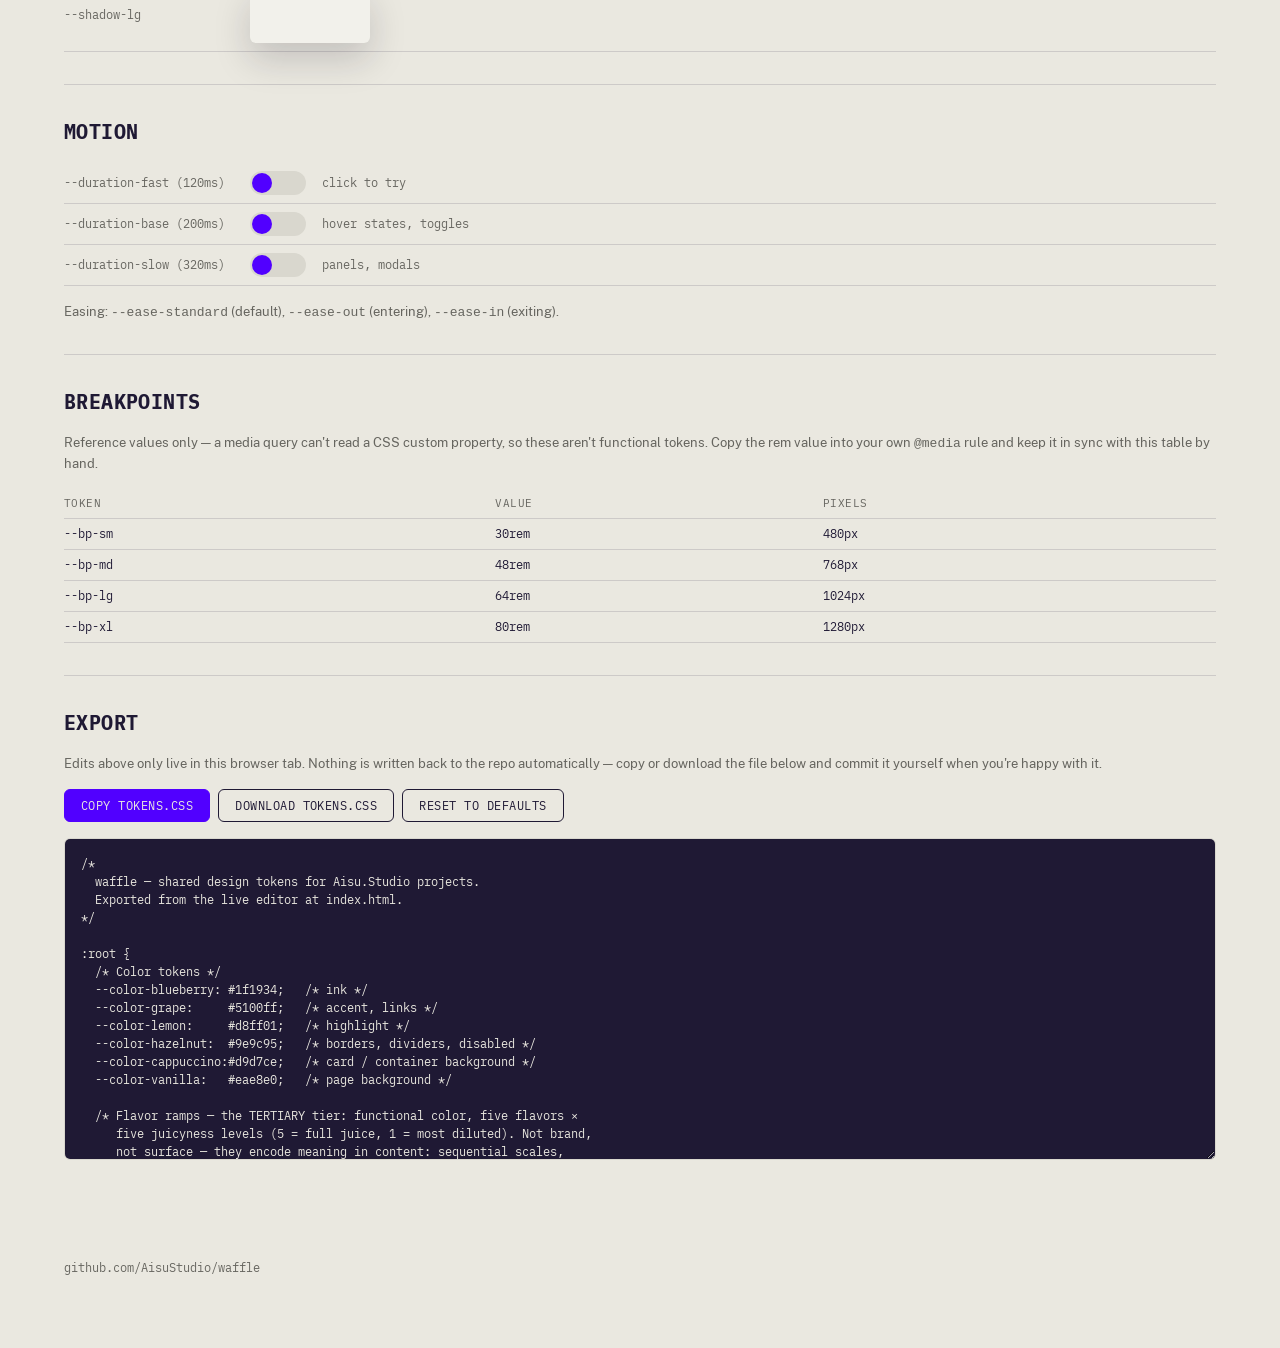
==== commit 5c177d9e: "Make Stoke the headline font, not an optional alt h1/h2 now use --font-headline (Stoke) instead of m" ====
--- a/index.html
+++ b/index.html
@@ -176,11 +176,12 @@
     letter-spacing: .04em;
   }
   .type-row p, .type-row h3 { margin: 0; }
-  .t-h1 { font-family: var(--font-mono); font-weight: 700; font-size: 32px; }
+  /* Stoke only ships Light 300 / Regular 400 — no bold, so h1/h2 use 400,
+     the heaviest weight it has. */
+  .t-h1 { font-family: var(--font-headline); font-weight: 400; font-size: 32px; }
   /* --color-accent, not raw --color-grape: grape as a text color is 6.13:1 on
      the light page but 2.49:1 on the dark one. The alias repoints (7.86:1). */
-  .t-h2 { font-family: var(--font-mono); font-weight: 700; font-size: 20px; color: var(--color-accent); text-transform: uppercase; }
-  .t-headline-alt { font-family: var(--font-headline-alt); font-weight: 400; font-size: 32px; }
+  .t-h2 { font-family: var(--font-headline); font-weight: 400; font-size: 20px; color: var(--color-accent); text-transform: uppercase; }
   .t-body-lg { font-family: var(--font-sans); font-size: 20px; }
   .t-body { font-family: var(--font-sans); font-size: 16px; }
   .t-caption { font-family: var(--font-sans); font-weight: 700; font-size: 12px; color: var(--color-muted); text-transform: uppercase; letter-spacing: .04em; }
@@ -381,16 +382,12 @@
   <section>
     <h2>Type scale</h2>
     <div class="type-row">
-      <span class="tag">h1<br>iA Writer Mono S Bold · 32px</span>
+      <span class="tag">h1<br>Stoke Regular · 32px</span>
       <h3 class="t-h1">Waffle is the base for every Aisu</h3>
     </div>
     <div class="type-row">
-      <span class="tag">h2<br>iA Writer Mono S Bold · 20px · uppercase</span>
+      <span class="tag">h2<br>Stoke Regular · 20px · uppercase</span>
       <h3 class="t-h2">Section heading</h3>
-    </div>
-    <div class="type-row">
-      <span class="tag">headline-alt<br>Stoke Regular · 32px · optional, display-only</span>
-      <h3 class="t-headline-alt">A headline with more voice</h3>
     </div>
     <div class="type-row">
       <span class="tag">body-lg<br>Public Sans · 20px</span>
@@ -677,6 +674,7 @@
       '  --font-sans: "Public Sans", system-ui, sans-serif;',
       '  --font-mono: "iA Writer Mono S", ui-monospace, "SF Mono", Menlo, monospace;',
       '  --font-stoke: "Stoke", Georgia, serif;',
+      '  --font-headline: var(--font-stoke);',
       '}',
       '',
       '/* Dark mode — reuses the values already proven in production by',
--- a/tokens.css
+++ b/tokens.css
@@ -215,20 +215,19 @@
   --bp-lg: 64rem;  /* 1024px */
   --bp-xl: 80rem;  /* 1280px */
 
-  /* Type — role hierarchy: Public Sans is the PRIMARY face (headings, body,
-     buttons, tabs, nav — anything sentence-like or interactive). iA Writer
+  /* Type — role hierarchy: Stoke is the HEADLINE face (h1/h2, display
+     titles) — a characterful serif, only in Light 300 / Regular 400, so
+     never for body copy or small sizes. Public Sans is PRIMARY: paragraphs,
+     buttons, tabs, nav — anything sentence-like or interactive. iA Writer
      Mono is SECONDARY: small data/label accents only (eyebrows, tags,
-     indices, KPI/spec values, micro brand marks, code). When in doubt: sans.
-     Stoke is an OPTIONAL headline-alt face: a characterful serif for large,
-     one-off display headlines (hero titles, section splashes) where a project
-     wants more voice than Public Sans/mono give — not a default, and never
-     for body copy or small sizes (it doesn't have the weight range for that). */
+     indices, KPI/spec values, micro brand marks, code) — not headlines.
+     When in doubt: sans. */
   --font-sans: "Public Sans", system-ui, sans-serif;
   --font-mono: "iA Writer Mono S", ui-monospace, "SF Mono", Menlo, monospace;
   --font-stoke: "Stoke", Georgia, serif;
-  --font-primary:     var(--font-sans);
-  --font-secondary:   var(--font-mono);
-  --font-headline-alt: var(--font-stoke);
+  --font-headline:  var(--font-stoke);
+  --font-primary:   var(--font-sans);
+  --font-secondary: var(--font-mono);
 }
 
 /* Dark mode — reuses the exact values already proven in production by
